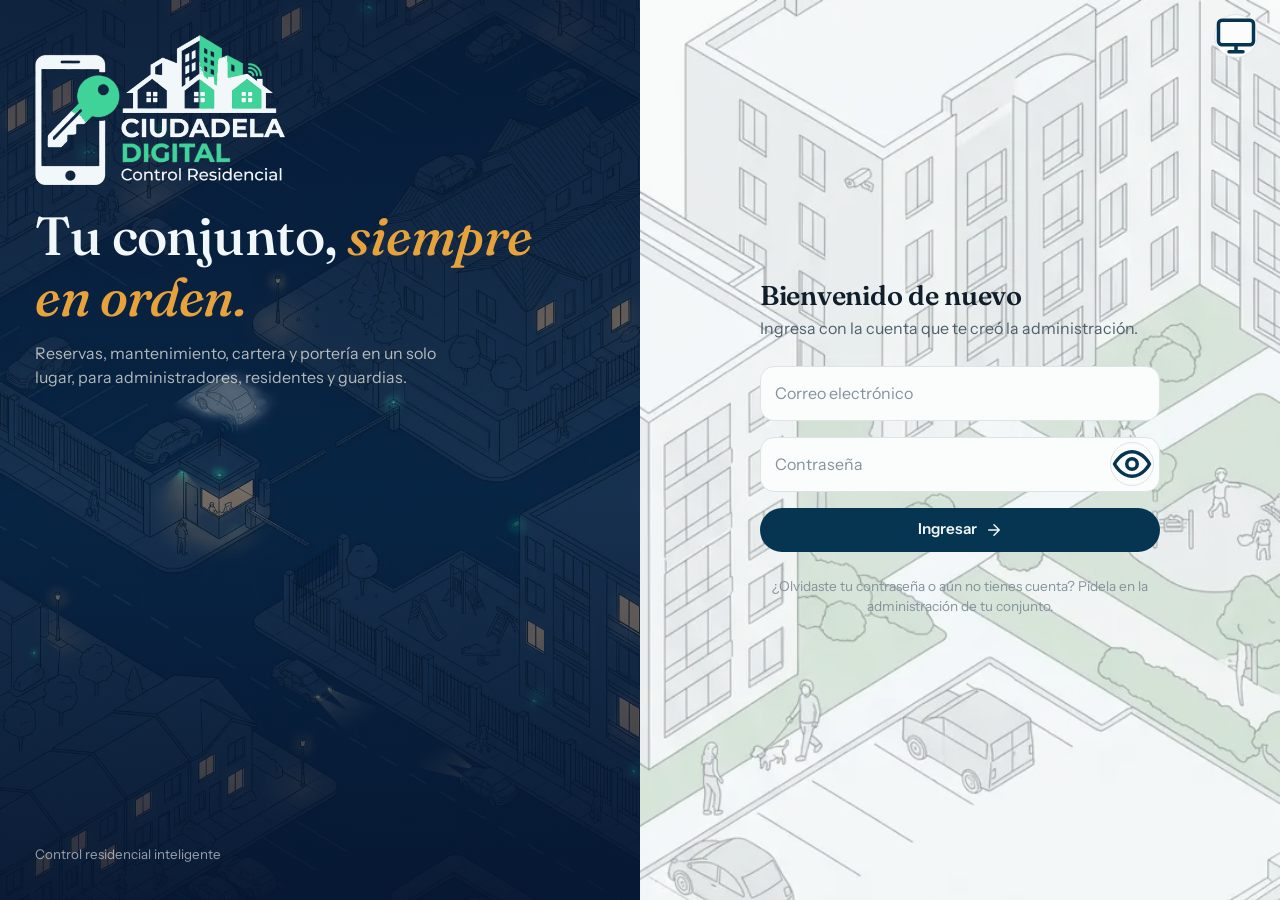
==== frontend/index.html @ 0c78236d "Mi primer commit limpio desde cero" ====
<!DOCTYPE html>
<html lang="es">
<head>
  <meta charset="UTF-8">
  <meta name="viewport" content="width=device-width, initial-scale=1, viewport-fit=cover">
  <title>Ciudadela Digital · Administración de propiedad horizontal</title>
  <meta name="description" content="Reservas, mantenimiento, cartera y portería de tu conjunto residencial en un solo lugar.">
  <meta name="theme-color" content="#07304A">
  <link rel="icon" type="image/png" href="img/favicon.png">
  <link rel="apple-touch-icon" href="img/apple-touch-180.png">
  <link rel="manifest" href="manifest.webmanifest">
  <meta name="mobile-web-app-capable" content="yes">
  <meta name="apple-mobile-web-app-capable" content="yes">
  <meta name="apple-mobile-web-app-title" content="Ciudadela">

  <link rel="preconnect" href="https://fonts.googleapis.com">
  <link rel="preconnect" href="https://fonts.gstatic.com" crossorigin>
  <link href="https://fonts.googleapis.com/css2?family=Fraunces:opsz,wght@9..144,400..700&family=Instrument+Sans:wght@400..700&family=DM+Mono:wght@400;500&display=swap" rel="stylesheet">

  <link rel="stylesheet" href="estilos.css">
  <!-- Se ejecuta antes de pintar para evitar el "parpadeo" blanco en modo oscuro -->
  <script src="js/tema.js"></script>
</head>
<body>
  <div class="ciudad" aria-hidden="true"></div>
  <div id="app" aria-live="polite"></div>
  <div id="toasts" role="status" aria-live="polite"></div>
  <dialog id="modal" class="modal"></dialog>

  <noscript><p style="padding:2rem;font-family:sans-serif">Ciudadela Digital necesita JavaScript para funcionar.</p></noscript>
  <script type="module" src="js/app.js"></script>
</body>
</html>
---- frontend/estilos.css ----
/* ==========================================================================
   Ciudadela Digital · estilos
   Mobile-first: lo base es para celular; los @media (min-width) amplían.
   Paleta: 3 colores (bosque, arcilla, latón) + neutros cálidos.
   ========================================================================== */

:root {
  --bosque: #053550;
  --bosque-2: #1F5F82;
  --bosque-100: #DCEAF2;
  --arcilla: #D2573A;
  --arcilla-ink: #B1432A;
  --arcilla-100: #F9E0D8;
  --laton: #E7A23C;
  --laton-100: #FBEBCB;

  --papel: #F2F5F6;
  --superficie: #FBFCFC;
  --tinta: #0F1E2A;
  --tinta-2: #4F5F6B;
  --tinta-3: #84929C;
  --linea: #DCE4E8;

  --f-display: "Fraunces", Georgia, "Times New Roman", serif;
  --f-ui: "Instrument Sans", system-ui, -apple-system, "Segoe UI", sans-serif;
  --f-mono: "DM Mono", ui-monospace, Menlo, Consolas, monospace;

  --r-sm: 8px;
  --r: 14px;
  --r-lg: 22px;
  --sombra: 0 1px 2px rgba(26, 33, 30, .05), 0 8px 24px -12px rgba(26, 33, 30, .14);
  --sombra-alta: 0 2px 4px rgba(26, 33, 30, .06), 0 18px 40px -16px rgba(26, 33, 30, .28);
  --ease: cubic-bezier(.2, .8, .2, 1);
  --nav-h: 64px;
  --safe-b: env(safe-area-inset-bottom, 0px);
  --safe-t: env(safe-area-inset-top, 0px);

  /* Variables semánticas: el modo oscuro solo cambia estas, los componentes no se tocan. */
  color-scheme: light;
  --crema: #F2F7FA;               /* texto sobre superficies verde oscuro (siempre claro) */
  --menu: #07304A;          /* fondo del menú, login y tarjeta de cuenta */
  --primario: var(--bosque);      /* botones principales */
  --sobre-primario: #F2F7FA;
  --sobre-arcilla: #FFFFFF;
  --laton-ink: #7A5214;
  --tinta-fija: #10202B;          /* texto sobre latón (placas, avatar) */
  --esq-a: #E4EBEE; --esq-b: #F1F5F7;
  --ciudad-op: .55;
  --verde: #10A677; --verde-ink: #0B7A57; --verde-100: #D6F1E6;
}

:root[data-tema="oscuro"] {
  color-scheme: dark;
  --bosque: #8EC7E6; --bosque-2: #5FA5CC; --bosque-100: #14305A;
  --arcilla: #F08A6C; --arcilla-ink: #F6A58E; --arcilla-100: #40241F;
  --laton: #F0B36B; --laton-100: #3A2C17; --laton-ink: #F3CB92;
  --papel: #081633; --superficie: #0F2146;
  --tinta: #E6EEF8; --tinta-2: #A5B6CC; --tinta-3: #7487A3; --linea: #1E3466;
  --menu: #06122B; --primario: #8EC7E6; --sobre-primario: #06122B; --sobre-arcilla: #2A100A;
  --esq-a: #12254C; --esq-b: #1B3263;
  --ciudad-op: .6;
  --sombra: 0 1px 2px rgba(0, 0, 0, .3), 0 8px 24px -12px rgba(0, 0, 0, .5);
  --sombra-alta: 0 2px 4px rgba(0, 0, 0, .35), 0 18px 40px -16px rgba(0, 0, 0, .7);
  --verde: #3FD39A; --verde-ink: #6FE3B5; --verde-100: #0E3A3A;
}

*, *::before, *::after { box-sizing: border-box; }
html { -webkit-text-size-adjust: 100%; scroll-padding-top: 80px; }
body {
  margin: 0;
  font-family: var(--f-ui);
  font-size: 1rem;
  line-height: 1.5;
  color: var(--tinta);
  background: var(--papel);
  transition: background-color .35s var(--ease), color .35s var(--ease);
  -webkit-font-smoothing: antialiased;
  overflow-x: hidden;
}
h1, h2, h3, p { margin: 0; }
h1, h2, h3 { font-family: var(--f-display); font-weight: 600; letter-spacing: -.01em; line-height: 1.15; }
button, input, select, textarea { font: inherit; color: inherit; }
button { cursor: pointer; }
img { max-width: 100%; display: block; }
a { color: inherit; }
:focus-visible { outline: 2px solid var(--laton); outline-offset: 2px; }
.sr-only { position: absolute; width: 1px; height: 1px; overflow: hidden; clip: rect(0 0 0 0); white-space: nowrap; }
.mono { font-family: var(--f-mono); }
.muted { color: var(--tinta-2); }
.small { font-size: .875rem; }

/* ---------- Fondo: ilustración isométrica (una por tema) ---------- */
.ciudad {
  position: fixed; inset: 0; z-index: 0; pointer-events: none; overflow: hidden;
  background: url("img/fondo-claro.webp") center top / cover no-repeat; opacity: var(--ciudad-op);
  transform-origin: 50% 30%; animation: deriva 70s ease-in-out infinite alternate;
  transition: opacity .35s;
}
:root[data-tema="oscuro"] .ciudad { background-image: url("img/fondo-oscuro.webp"); }
@keyframes deriva { from { transform: scale(1.02) translate3d(0, 0, 0); } to { transform: scale(1.09) translate3d(-1.2%, -1.5%, 0); } }
#app { position: relative; z-index: 1; }

/* ---------- Botones ---------- */
.btn {
  --bg: var(--primario); --fg: var(--sobre-primario);
  display: inline-flex; align-items: center; justify-content: center; gap: .5rem;
  min-height: 44px; padding: .6rem 1.1rem;
  border: 1px solid transparent; border-radius: 999px;
  background: var(--bg); color: var(--fg);
  font-weight: 600; font-size: .95rem; text-decoration: none; white-space: nowrap;
  transition: transform .2s var(--ease), box-shadow .2s var(--ease), background .2s;
  position: relative;
}
.btn:hover { transform: translateY(-1px); box-shadow: 0 8px 18px -8px rgba(20, 56, 47, .55); }
.btn:active { transform: translateY(0) scale(.97); box-shadow: none; }
.btn[disabled] { opacity: .5; pointer-events: none; }
.btn.arcilla { --bg: var(--arcilla); --fg: var(--sobre-arcilla); }
.btn.arcilla:hover { box-shadow: 0 8px 18px -8px rgba(198, 90, 58, .6); }
.btn.suave { --bg: transparent; --fg: var(--bosque); border-color: var(--linea); background: var(--superficie); }
.btn.suave:hover { border-color: var(--bosque); box-shadow: none; }
.btn.peligro { --bg: transparent; --fg: var(--arcilla-ink); border-color: var(--arcilla-100); }
.btn.peligro:hover { background: var(--arcilla-100); box-shadow: none; }
.btn.sm { min-height: 36px; padding: .35rem .85rem; font-size: .85rem; }
.btn.block { width: 100%; }
.btn.icono { width: 44px; padding: 0; }
.btn.loading { color: transparent; pointer-events: none; }
.btn.loading::after {
  content: ""; position: absolute; width: 18px; height: 18px; border-radius: 50%;
  border: 2px solid var(--fg); border-right-color: transparent; animation: giro .7s linear infinite;
}
@keyframes giro { to { transform: rotate(360deg); } }

/* ---------- Campos (etiqueta flotante) ---------- */
.field { position: relative; margin-bottom: 1rem; }
.field input, .field select, .field textarea {
  width: 100%; min-height: 52px; padding: 1.35rem .95rem .45rem;
  background: var(--superficie); border: 1.5px solid var(--linea); border-radius: var(--r);
  font-size: 1rem; /* 16px evita el zoom automático en iOS */
  transition: border-color .2s, box-shadow .2s;
  appearance: none;
}
.field textarea { min-height: 110px; resize: vertical; }
.field select { background-image: url("data:image/svg+xml,%3Csvg xmlns='http://www.w3.org/2000/svg' width='12' height='8' fill='none' stroke='%2356615B' stroke-width='2'%3E%3Cpath d='m1 1 5 5 5-5'/%3E%3C/svg%3E"); background-repeat: no-repeat; background-position: right 1rem center; padding-right: 2.4rem; }
.field label {
  position: absolute; left: .95rem; top: .95rem; color: var(--tinta-3); pointer-events: none;
  transform-origin: left top; transition: transform .2s var(--ease), color .2s;
}
.field input:focus, .field select:focus, .field textarea:focus { outline: none; border-color: var(--bosque); box-shadow: 0 0 0 4px rgba(20, 56, 47, .1); }
.field input:focus + label, .field input:not(:placeholder-shown) + label,
.field textarea:focus + label, .field textarea:not(:placeholder-shown) + label,
.field select + label { transform: translateY(-.62rem) scale(.78); color: var(--tinta-2); }
.field.error input, .field.error textarea { border-color: var(--arcilla); }
.field .ayuda { font-size: .8rem; color: var(--tinta-3); margin: .3rem .2rem 0; }
.field .ayuda.err { color: var(--arcilla-ink); }
.field .lado { position: absolute; right: .4rem; top: 50%; transform: translateY(-50%); }
.fila-campos { display: grid; gap: 0 1rem; }

/* ---------- Tarjetas, insignias, chips ---------- */
.card {
  background: var(--superficie); border: 1px solid var(--linea); border-radius: var(--r-lg);
  padding: 1.1rem; box-shadow: var(--sombra);
}
@supports (background: color-mix(in srgb, red 50%, transparent)) {
  .card, .kpi:not(.destacado) { background: color-mix(in srgb, var(--superficie) 90%, transparent); -webkit-backdrop-filter: blur(8px); backdrop-filter: blur(8px); }
}
.card-titulo { display: flex; align-items: center; justify-content: space-between; gap: .75rem; margin-bottom: 1rem; flex-wrap: wrap; }
.card-titulo h2 { font-size: 1.2rem; }
.badge {
  display: inline-flex; align-items: center; gap: .35rem; padding: .18rem .6rem; border-radius: 999px;
  font-size: .78rem; font-weight: 600; white-space: nowrap; background: var(--papel); color: var(--tinta-2);
}
.badge::before { content: ""; width: 6px; height: 6px; border-radius: 50%; background: currentColor; }
.badge.bosque { background: var(--verde-100); color: var(--verde-ink); }
.badge.laton { background: var(--laton-100); color: var(--laton-ink); }
.badge.arcilla { background: var(--arcilla-100); color: var(--arcilla-ink); }
.badge.borde { background: transparent; box-shadow: inset 0 0 0 1.5px var(--bosque-2); color: var(--bosque-2); }

.chips { display: flex; gap: .5rem; overflow-x: auto; padding-bottom: .25rem; scrollbar-width: none; -webkit-overflow-scrolling: touch; }
.chips::-webkit-scrollbar { display: none; }
.chip {
  flex: none; min-height: 38px; padding: .3rem .95rem; border-radius: 999px;
  border: 1px solid var(--linea); background: var(--superficie); color: var(--tinta-2); font-weight: 500; font-size: .9rem;
  transition: all .2s var(--ease);
}
.chip:hover { border-color: var(--bosque); }
.chip[aria-pressed="true"] { background: var(--primario); color: var(--sobre-primario); border-color: var(--primario); }
.chip .n { opacity: .6; margin-left: .35rem; font-variant-numeric: tabular-nums; }

/* ==========================================================================
   LOGIN
   ========================================================================== */
.login { min-height: 100svh; display: grid; grid-template-rows: auto 1fr; }
.login-marca {
  position: relative; overflow: hidden; background: var(--menu); color: var(--crema);
  padding: calc(1.25rem + var(--safe-t)) 1.4rem 1.6rem;
}
.login-marca .logo { color: var(--crema); }
.login-marca h1 { font-size: clamp(1.7rem, 7vw, 2.4rem); margin-top: 1.2rem; max-width: 15ch; font-weight: 500; }
.login-marca h1 em { font-style: italic; color: var(--laton); }
.login-marca p { margin-top: .8rem; color: rgba(245, 241, 232, .72); max-width: 38ch; display: none; }
.login-marca::before { content: ""; position: absolute; inset: 0; background: url("img/fondo-oscuro.webp") center / cover; opacity: .55; }
.login-marca::after { content: ""; position: absolute; inset: 0; background: linear-gradient(180deg, rgba(6, 18, 43, .55), rgba(6, 18, 43, .15) 55%, rgba(6, 18, 43, .75)); }
.login-marca > * { position: relative; z-index: 1; }
.login-form { display: grid; place-items: center; padding: 1.75rem 1.25rem calc(2rem + var(--safe-b)); }
.login-form form { width: 100%; max-width: 400px; }
.login-form h2 { font-size: 1.7rem; }
.login-form .sub { color: var(--tinta-2); margin: .35rem 0 1.6rem; }
.msg-error { background: var(--arcilla-100); color: var(--arcilla-ink); border-radius: var(--r); padding: .7rem .9rem; font-size: .9rem; margin-bottom: 1rem; }
.shake { animation: sacudir .4s var(--ease); }
@keyframes sacudir { 20%, 60% { transform: translateX(-6px); } 40%, 80% { transform: translateX(6px); } }
.nota-cierre { margin-top: 1.5rem; font-size: .85rem; color: var(--tinta-3); text-align: center; }

.logo { display: inline-flex; align-items: center; gap: .6rem; font-family: var(--f-display); font-weight: 600; font-size: 1.15rem; letter-spacing: -.01em; }
.logo svg { width: 32px; height: 32px; flex: none; }

/* ==========================================================================
   SHELL (barra lateral en escritorio / barra inferior en móvil)
   ========================================================================== */
.shell { min-height: 100svh; }
.sidebar {
  position: fixed; z-index: 30; left: 0; right: 0; bottom: 0;
  height: calc(var(--nav-h) + var(--safe-b)); padding-bottom: var(--safe-b);
  background: var(--menu); color: var(--crema);
  display: flex; box-shadow: 0 -8px 24px -12px rgba(0, 0, 0, .35);
}
.sidebar .logo { display: none; }
.nav { display: flex; flex: 1; overflow-x: auto; scrollbar-width: none; }
.nav::-webkit-scrollbar { display: none; }
.nav a {
  flex: 1 0 64px; display: flex; flex-direction: column; align-items: center; justify-content: center; gap: 2px;
  text-decoration: none; font-size: .68rem; font-weight: 500; color: rgba(245, 241, 232, .62);
  position: relative; transition: color .2s;
}
.nav a svg { width: 22px; height: 22px; transition: transform .25s var(--ease); }
.nav a:hover { color: var(--crema); }
.nav a[aria-current="page"] { color: var(--crema); }
.nav a[aria-current="page"] svg { transform: translateY(-2px); }
.nav a[aria-current="page"]::after { content: ""; position: absolute; top: 0; width: 28px; height: 3px; border-radius: 0 0 3px 3px; background: var(--laton); }

.main { padding: calc(.9rem + var(--safe-t)) 1rem calc(var(--nav-h) + var(--safe-b) + 1.5rem); max-width: 1240px; margin: 0 auto; }
.topbar { display: flex; align-items: center; justify-content: space-between; gap: .75rem; margin-bottom: 1.25rem; }
.topbar .logo { color: var(--bosque); font-size: 1.05rem; }
.topbar .logo svg { width: 28px; height: 28px; }
.usuario-chip { display: flex; align-items: center; gap: .6rem; min-width: 0; }
.avatar {
  flex: none; width: 38px; height: 38px; border-radius: 50%; display: grid; place-items: center;
  background: var(--laton); color: var(--tinta-fija); font-weight: 700; font-size: .85rem; letter-spacing: .02em;
}
.usuario-chip .datos { display: none; line-height: 1.2; min-width: 0; }
.usuario-chip .datos b { display: block; font-size: .9rem; overflow: hidden; text-overflow: ellipsis; white-space: nowrap; }
.usuario-chip .datos span { font-size: .78rem; color: var(--tinta-2); }

.pagina-cab { margin-bottom: 1.25rem; }
.pagina-cab .saludo { font-size: .85rem; color: var(--tinta-2); text-transform: capitalize; }
.pagina-cab h1 { font-size: clamp(1.7rem, 6vw, 2.5rem); font-weight: 500; }
.pagina-cab h1 em { font-style: italic; color: var(--bosque-2); }
.pagina-cab p { color: var(--tinta-2); margin-top: .35rem; max-width: 60ch; }
.vista { animation: entrar .45s var(--ease) both; }
@keyframes entrar { from { opacity: 0; transform: translateY(10px); } to { opacity: 1; transform: none; } }
.escalona > * { animation: entrar .5s var(--ease) both; }
.escalona > *:nth-child(2) { animation-delay: .05s; }
.escalona > *:nth-child(3) { animation-delay: .1s; }
.escalona > *:nth-child(4) { animation-delay: .15s; }
.escalona > *:nth-child(5) { animation-delay: .2s; }
.escalona > *:nth-child(6) { animation-delay: .25s; }

/* ---------- Rejillas ---------- */
.grid { display: grid; gap: 1rem; }
.grid.dos, .grid.lados { grid-template-columns: 1fr; }
.kpis { display: grid; grid-template-columns: repeat(2, 1fr); gap: .75rem; margin-bottom: 1rem; }
.kpi { background: var(--superficie); border: 1px solid var(--linea); border-radius: var(--r); padding: .95rem 1rem; transition: transform .25s var(--ease), box-shadow .25s; }
.kpi:hover { transform: translateY(-3px); box-shadow: var(--sombra-alta); }
.kpi .et { font-size: .8rem; color: var(--tinta-2); }
.kpi .val { font-family: var(--f-display); font-size: 2rem; font-weight: 500; line-height: 1.1; margin-top: .25rem; font-variant-numeric: tabular-nums; }
.kpi.alerta .val { color: var(--arcilla-ink); }
.kpi.destacado { background: var(--menu); color: var(--crema); border-color: var(--menu); }
.kpi.destacado .et { color: rgba(245, 241, 232, .7); }

/* ---------- Listas ---------- */
.lista { display: grid; gap: .6rem; }
.item {
  display: grid; grid-template-columns: auto 1fr; gap: .4rem .9rem; align-items: center;
  padding: .8rem; border: 1px solid var(--linea); border-radius: var(--r); background: var(--superficie);
  transition: border-color .2s, transform .2s var(--ease);
}
.item:hover { border-color: var(--bosque-2); }
.item .fecha { width: 54px; text-align: center; padding: .35rem 0; border-radius: 12px; background: var(--bosque-100); color: var(--bosque); line-height: 1; }
.item .fecha b { display: block; font-family: var(--f-display); font-size: 1.5rem; font-weight: 600; }
.item .fecha span { font-size: .7rem; text-transform: uppercase; letter-spacing: .06em; font-weight: 600; }
.item.pasada { opacity: .6; }
.item .cuerpo { min-width: 0; }
.item .cuerpo b { display: block; overflow-wrap: anywhere; }
.item .cuerpo span { color: var(--tinta-2); font-size: .88rem; }
.item .acciones { grid-column: 1 / -1; display: flex; flex-wrap: wrap; gap: .5rem; align-items: center; }
.vacio { text-align: center; padding: 2.2rem 1rem; color: var(--tinta-2); }
.vacio svg { width: 44px; height: 44px; color: var(--tinta-3); margin-bottom: .5rem; }
.vacio b { display: block; font-family: var(--f-display); font-size: 1.15rem; color: var(--tinta); font-weight: 500; }

/* ---------- Esqueleto de carga ---------- */
.esq { border-radius: var(--r); background: linear-gradient(100deg, var(--esq-a) 30%, var(--esq-b) 50%, var(--esq-a) 70%); background-size: 300% 100%; animation: brillo 1.3s linear infinite; }
@keyframes brillo { to { background-position: -150% 0; } }

/* ---------- Tablas (en móvil se vuelven tarjetas) ---------- */
.tabla-wrap { margin: 0 -.1rem; }
.tabla { width: 100%; border-collapse: collapse; }
.tabla thead { display: none; }
.tabla tr { display: grid; grid-template-columns: 1fr 1fr; gap: .5rem .75rem; padding: .9rem .2rem; border-bottom: 1px solid var(--linea); }
.tabla td { min-width: 0; font-size: .92rem; }
.tabla td[data-et]::before { content: attr(data-et); display: block; font-size: .72rem; color: var(--tinta-3); text-transform: uppercase; letter-spacing: .05em; font-weight: 600; }
.tabla td.ancho { grid-column: 1 / -1; }
.persona { display: flex; align-items: center; gap: .65rem; min-width: 0; }
.persona b { display: block; overflow-wrap: anywhere; }
.persona span { font-size: .82rem; color: var(--tinta-2); overflow-wrap: anywhere; }
.buscador { position: relative; flex: 1; min-width: 0; }
.buscador input { width: 100%; min-height: 44px; padding: .5rem 1rem .5rem 2.5rem; border-radius: 999px; border: 1.5px solid var(--linea); background: var(--superficie); font-size: 1rem; }
.buscador input:focus { outline: none; border-color: var(--bosque); }
.buscador svg { position: absolute; left: .85rem; top: 50%; width: 18px; height: 18px; transform: translateY(-50%); color: var(--tinta-3); }
.barra { display: flex; flex-direction: column; gap: .75rem; margin-bottom: 1rem; }

/* ---------- Interruptor ---------- */
.switch { position: relative; width: 46px; height: 28px; flex: none; }
.switch input { position: absolute; inset: 0; opacity: 0; margin: 0; cursor: pointer; z-index: 1; }
.switch i { position: absolute; inset: 0; border-radius: 999px; background: var(--linea); transition: background .25s; }
.switch i::after { content: ""; position: absolute; top: 3px; left: 3px; width: 22px; height: 22px; border-radius: 50%; background: #fff; box-shadow: 0 1px 3px rgba(0, 0, 0, .25); transition: transform .3s var(--ease); }
.switch input:checked + i { background: var(--verde); }
.switch input:checked + i::after { transform: translateX(18px); }
.switch input:disabled { cursor: not-allowed; }
.switch input:disabled + i { opacity: .5; }

/* ---------- Reservas: zonas ---------- */
.zonas { display: grid; grid-template-columns: repeat(2, 1fr); gap: .6rem; margin-bottom: 1rem; }
.zona { position: relative; text-align: left; padding: .8rem; border-radius: var(--r); border: 1.5px solid var(--linea); background: var(--superficie); transition: all .25s var(--ease); }
.zona b { display: block; font-family: var(--f-display); font-size: 1.02rem; font-weight: 600; }
.zona span { font-size: .78rem; color: var(--tinta-2); }
.zona:hover { border-color: var(--bosque-2); transform: translateY(-2px); }
.zona[aria-checked="true"] { border-color: var(--bosque); background: var(--bosque-100); box-shadow: inset 0 0 0 1px var(--bosque); }
.zona[aria-checked="true"]::after { content: ""; position: absolute; top: .6rem; right: .6rem; width: 10px; height: 10px; border-radius: 50%; background: var(--laton); box-shadow: 0 0 0 3px var(--bosque); animation: pop .3s var(--ease); }
@keyframes pop { from { transform: scale(0); } }
.aviso { display: flex; gap: .7rem; padding: .85rem 1rem; border-radius: var(--r); font-size: .9rem; margin-bottom: 1rem; align-items: flex-start; }
.aviso svg { flex: none; width: 20px; height: 20px; margin-top: 1px; }
.aviso.mora { background: var(--arcilla-100); color: var(--arcilla-ink); }
.aviso.ok { background: var(--verde-100); color: var(--verde-ink); }
.aviso a { font-weight: 600; }

/* ---------- Mantenimiento ---------- */
.drop { display: grid; place-items: center; gap: .3rem; text-align: center; padding: 1.2rem; border: 1.5px dashed var(--tinta-3); border-radius: var(--r); background: var(--papel); color: var(--tinta-2); transition: all .2s; cursor: pointer; margin-bottom: 1rem; min-height: 120px; }
.drop:hover, .drop.sobre { border-color: var(--bosque); background: var(--bosque-100); color: var(--bosque); }
.drop svg { width: 26px; height: 26px; }
.drop img { max-height: 160px; border-radius: 10px; object-fit: cover; }
.danios { display: grid; gap: 1rem; grid-template-columns: 1fr; }
.danio { overflow: hidden; padding: 0; display: flex; flex-direction: column; transition: transform .25s var(--ease), box-shadow .25s; }
.danio:hover { transform: translateY(-3px); box-shadow: var(--sombra-alta); }
.danio .foto { aspect-ratio: 16 / 9; background: var(--bosque-100); display: grid; place-items: center; color: var(--bosque-2); border: 0; padding: 0; width: 100%; overflow: hidden; }
.danio .foto img { width: 100%; height: 100%; object-fit: cover; transition: transform .5s var(--ease); }
.danio .foto:hover img { transform: scale(1.04); }
.danio .foto svg { width: 30px; height: 30px; opacity: .6; }
.danio .info { padding: 1rem; display: grid; gap: .6rem; }
.danio h3 { font-size: 1.1rem; overflow-wrap: anywhere; }
.danio p { color: var(--tinta-2); font-size: .92rem; overflow-wrap: anywhere; display: -webkit-box; -webkit-line-clamp: 3; -webkit-box-orient: vertical; overflow: hidden; }
.pasos { display: grid; grid-template-columns: repeat(4, 1fr); gap: .25rem; margin-top: .2rem; }
.paso { background: none; border: 0; padding: .35rem 0; display: grid; justify-items: center; gap: .3rem; font-size: .68rem; color: var(--tinta-3); position: relative; line-height: 1.15; text-align: center; min-height: 44px; }
.paso::before { content: ""; position: absolute; top: 14px; left: -50%; width: 100%; height: 3px; background: var(--linea); z-index: 0; }
.paso:first-child::before { display: none; }
.paso i { position: relative; z-index: 1; width: 16px; height: 16px; border-radius: 50%; background: var(--linea); margin-top: 6px; transition: all .3s var(--ease); }
.paso.hecho { color: var(--verde-ink); }
.paso.hecho::before { background: var(--verde); }
.paso.hecho i { background: var(--verde); }
.paso.actual i { background: var(--laton); box-shadow: 0 0 0 4px var(--laton-100); transform: scale(1.15); }
.paso:disabled { cursor: default; }
button.paso:not(:disabled):hover i { transform: scale(1.3); }

/* ---------- Cartera ---------- */
.cuenta { background: var(--menu); color: var(--crema); border-radius: var(--r-lg); padding: 1.4rem 1.2rem; position: relative; overflow: hidden; }
.cuenta::after { content: ""; position: absolute; right: -60px; top: -60px; width: 200px; height: 200px; border-radius: 50%; border: 1.5px solid rgba(245, 241, 232, .14); box-shadow: 0 0 0 28px rgba(245, 241, 232, .04), 0 0 0 58px rgba(245, 241, 232, .03); pointer-events: none; }
.cuenta .et { font-size: .85rem; color: rgba(245, 241, 232, .7); }
.cuenta .monto { font-family: var(--f-display); font-size: clamp(2.3rem, 11vw, 3.4rem); font-weight: 500; line-height: 1.1; margin: .2rem 0 .8rem; font-variant-numeric: tabular-nums; overflow-wrap: anywhere; }
.cuenta .datos { display: flex; flex-wrap: wrap; gap: .5rem 1.5rem; font-size: .9rem; color: rgba(245, 241, 232, .8); }
.cuenta .badge { background: rgba(245, 241, 232, .14); color: var(--crema); }
.cuenta .badge.laton { background: var(--laton); color: var(--tinta-fija); }
.rapidos { display: flex; flex-wrap: wrap; gap: .5rem; margin: -.4rem 0 1rem; }
.pasarela { text-align: center; padding: 1rem 0 .5rem; }
.spinner { width: 54px; height: 54px; margin: 0 auto 1rem; border-radius: 50%; border: 3px solid var(--bosque-100); border-top-color: var(--bosque); animation: giro .8s linear infinite; }
.visto { width: 64px; height: 64px; margin: 0 auto 1rem; }
.visto circle { fill: var(--primario); transform-origin: center; animation: pop .4s var(--ease); }
.visto path { fill: none; stroke: var(--sobre-primario); stroke-width: 4; stroke-linecap: round; stroke-linejoin: round; stroke-dasharray: 40; stroke-dashoffset: 40; animation: trazo .5s .25s var(--ease) forwards; }
@keyframes trazo { to { stroke-dashoffset: 0; } }

/* ---------- Portería ---------- */
.placa { display: inline-flex; flex-direction: column; align-items: center; min-width: 118px; padding: .25rem .85rem .3rem; background: var(--laton); color: var(--tinta-fija); border-radius: 9px; border: 2px solid var(--tinta-fija); box-shadow: inset 0 0 0 2px rgba(255, 255, 255, .25); line-height: 1; animation: pop .35s var(--ease); }
.placa b { font-family: var(--f-mono); font-weight: 500; font-size: 1.55rem; letter-spacing: .1em; }
.placa small { font-size: .55rem; letter-spacing: .22em; font-weight: 700; margin-top: 2px; }
.placa.vacia { opacity: .45; }
.placa-vista { display: flex; justify-content: center; margin: .2rem 0 1.1rem; }
.vehiculo { display: grid; grid-template-columns: auto 1fr; gap: .6rem .9rem; align-items: center; padding: .8rem; border: 1px solid var(--linea); border-radius: var(--r); background: var(--superficie); }
.vehiculo .acciones { grid-column: 1 / -1; }
.vehiculo .placa { min-width: 104px; }
.vehiculo .placa b { font-size: 1.3rem; }

/* ---------- Toasts y modal ---------- */
#toasts { position: fixed; z-index: 100; left: 0; right: 0; bottom: calc(var(--nav-h) + var(--safe-b) + .75rem); display: grid; justify-items: center; gap: .5rem; padding: 0 1rem; pointer-events: none; }
.toast { pointer-events: auto; display: flex; align-items: center; gap: .6rem; max-width: min(440px, 100%); padding: .75rem 1rem; border-radius: 14px; background: var(--tinta); color: var(--papel); box-shadow: var(--sombra-alta); font-size: .92rem; animation: entrar .35s var(--ease) both; }
.toast svg { flex: none; width: 18px; height: 18px; color: var(--laton); }
.toast.error svg { color: #F0A28D; }
.toast.sale { opacity: 0; transform: translateY(8px); transition: all .3s; }
.modal { border: 0; padding: 0; background: var(--superficie); color: var(--tinta); width: 100%; max-width: 100%; max-height: 92svh; margin: auto 0 0; border-radius: var(--r-lg) var(--r-lg) 0 0; box-shadow: var(--sombra-alta); overflow: auto; }
.modal[open] { animation: subir .35s var(--ease); }
.modal::backdrop { background: rgba(20, 30, 26, .55); backdrop-filter: blur(3px); animation: velo .25s both; }
@keyframes subir { from { transform: translateY(40px); opacity: 0; } }
@keyframes velo { from { opacity: 0; } }
.modal-int { padding: 1.25rem 1.25rem calc(1.25rem + var(--safe-b)); }
.modal-cab { display: flex; justify-content: space-between; align-items: center; gap: 1rem; margin-bottom: 1rem; }
.modal-cab h2 { font-size: 1.3rem; }
.modal-pie { display: flex; flex-direction: column-reverse; gap: .6rem; margin-top: 1.25rem; }
.visor { max-width: 100%; border-radius: var(--r); }

/* ---------- Pantalla de error / carga ---------- */
.centro { min-height: 60svh; display: grid; place-items: center; text-align: center; color: var(--tinta-2); padding: 2rem; }
.arranque { min-height: 100svh; display: grid; place-items: center; }

/* ==========================================================================
   BREAKPOINTS (mobile-first)
   ========================================================================== */
@media (min-width: 480px) {
  .zonas { grid-template-columns: repeat(3, 1fr); }
  .usuario-chip .datos { display: block; }
  .fila-campos { grid-template-columns: 1fr 1fr; }
}

@media (min-width: 640px) {
  .main { padding-left: 1.5rem; padding-right: 1.5rem; }
  .kpis { grid-template-columns: repeat(3, 1fr); }
  .danios { grid-template-columns: repeat(2, 1fr); }
  .barra { flex-direction: row; align-items: center; justify-content: space-between; }
  .barra .buscador { max-width: 340px; }
  .modal { max-width: 520px; margin: auto; border-radius: var(--r-lg); }
  .modal-pie { flex-direction: row; justify-content: flex-end; }
  .item { grid-template-columns: auto 1fr auto; }
  .item .acciones { grid-column: auto; justify-content: flex-end; }
  .vehiculo { grid-template-columns: auto 1fr auto; }
  .vehiculo .acciones { grid-column: auto; }
  #toasts { bottom: calc(var(--nav-h) + var(--safe-b) + .75rem); }
}

/* Tablet vertical y horizontal: la tabla vuelve a ser tabla */
@media (min-width: 768px) {
  .login { grid-template-rows: none; grid-template-columns: 1fr 1fr; }
  .login-marca { display: flex; flex-direction: column; justify-content: space-between; padding: 2.2rem; min-height: 100svh; }
  .login-marca p { display: block; }
  .login-marca h1 { font-size: clamp(2.2rem, 4.2vw, 3.4rem); }
  .grid.dos { grid-template-columns: repeat(2, 1fr); }
  .tabla thead { display: table-header-group; }
  .tabla th { text-align: left; font-size: .75rem; text-transform: uppercase; letter-spacing: .06em; color: var(--tinta-3); padding: .6rem .75rem; border-bottom: 1px solid var(--linea); }
  .tabla tr { display: table-row; padding: 0; }
  .tabla td { display: table-cell; padding: .8rem .75rem; vertical-align: middle; border-bottom: 1px solid var(--linea); }
  .tabla td[data-et]::before { display: none; }
  .tabla tbody tr:hover { background: rgba(20, 56, 47, .03); }
  .tabla td.der, .tabla th.der { text-align: right; }
}

/* Escritorio: barra lateral */
@media (min-width: 1024px) {
  .shell { display: grid; grid-template-columns: 252px 1fr; }
  .sidebar { position: sticky; top: 0; height: 100svh; width: auto; flex-direction: column; padding: 1.5rem 1rem; box-shadow: none; }
  .sidebar .logo { display: inline-flex; color: var(--crema); margin: 0 .5rem 2rem; font-size: 1.2rem; }
  .nav { flex-direction: column; flex: 1; gap: .25rem; overflow: visible; }
  .nav a { flex: none; flex-direction: row; justify-content: flex-start; gap: .8rem; padding: .7rem .9rem; border-radius: 12px; font-size: .95rem; min-height: 46px; }
  .nav a svg { width: 20px; height: 20px; }
  .nav a:hover { background: rgba(245, 241, 232, .07); }
  .nav a:hover svg { transform: translateX(2px); }
  .nav a[aria-current="page"] { background: rgba(245, 241, 232, .12); }
  .nav a[aria-current="page"] svg { transform: none; color: var(--laton); }
  .nav a[aria-current="page"]::after { top: 12px; bottom: 12px; left: -1rem; width: 4px; height: auto; border-radius: 0 4px 4px 0; }
  .topbar .logo { display: none; }
  .topbar { justify-content: flex-end; }
  .main { padding: 1.75rem 2.25rem 3rem; }
  .kpis { grid-template-columns: repeat(auto-fit, minmax(170px, 1fr)); }
  .grid.lados { grid-template-columns: minmax(300px, 380px) 1fr; align-items: start; }
  .grid.lados .sticky { position: sticky; top: 1.5rem; }
  .danios { grid-template-columns: repeat(3, 1fr); }
  #toasts { bottom: 1.5rem; }
}

@media (min-width: 1440px) {
  .main { padding-left: 3rem; padding-right: 3rem; }
}

/* Celulares muy pequeños y modo horizontal bajo */
@media (max-width: 359px) {
  .kpis { grid-template-columns: 1fr; }
  .zonas { grid-template-columns: 1fr; }
  .nav a { flex-basis: 56px; font-size: .62rem; }
}
@media (max-height: 480px) and (orientation: landscape) {
  .login-marca { display: none; }
  .login { grid-template-columns: 1fr; }
}

/* Dispositivos táctiles: sin efectos hover pegajosos */
@media (hover: none) {
  .kpi:hover, .danio:hover, .zona:hover, .btn:hover { transform: none; box-shadow: inherit; }
}

/* Accesibilidad: respeta "reducir movimiento" */
@media (prefers-reduced-motion: reduce) {
  *, *::before, *::after { animation-duration: .01ms !important; animation-iteration-count: 1 !important; transition-duration: .01ms !important; }
}


/* ==========================================================================
   NUEVO: tema, pestañas, historial, cartelera
   ========================================================================== */
.topbar-acciones { display: flex; align-items: center; gap: .6rem; margin-left: auto; }
.btn-tema { position: relative; }
.btn-tema svg { transition: transform .5s var(--ease); }
.btn-tema:active svg { transform: rotate(90deg) scale(.85); }
.login-tema { position: absolute; top: calc(.9rem + var(--safe-t)); right: .9rem; z-index: 2; }
.login-form { position: relative; }

.tabs { display: inline-flex; padding: 4px; gap: 2px; border-radius: 999px; background: var(--linea); margin-bottom: 1.25rem; max-width: 100%; }
.tab { min-height: 40px; padding: .35rem 1.1rem; border: 0; border-radius: 999px; background: transparent; color: var(--tinta-2); font-weight: 600; font-size: .92rem; transition: all .25s var(--ease); }
.tab[aria-selected="true"] { background: var(--superficie); color: var(--tinta); box-shadow: var(--sombra); }

.filtros { display: grid; gap: .6rem; grid-template-columns: 1fr; margin-bottom: 1rem; }
.filtros .field { margin: 0; }
.filtros .field input { min-height: 48px; padding: 1.2rem .8rem .35rem; }
.filtros-fila { display: flex; flex-wrap: wrap; gap: .6rem; align-items: center; justify-content: space-between; margin-bottom: 1rem; }
.placa-mini { display: inline-block; padding: .08rem .5rem; border-radius: 6px; background: var(--laton); color: var(--tinta-fija); border: 1.5px solid var(--tinta-fija); font-family: var(--f-mono); font-weight: 500; letter-spacing: .08em; font-size: .95rem; }
.registro-por { font-size: .78rem; color: var(--tinta-3); display: block; }
.paginacion { display: flex; align-items: center; justify-content: space-between; gap: .75rem; margin-top: 1rem; flex-wrap: wrap; }
.paginacion .btn-grupo { display: flex; gap: .5rem; }

/* Cartelera */
.cartelera { display: grid; gap: 1rem; grid-template-columns: 1fr; }
.anuncio { --acento: var(--tinta-3); display: flex; flex-direction: column; gap: .7rem; position: relative; border-left: 4px solid var(--acento); }
.anuncio.t-Urgente { --acento: var(--arcilla); }
.anuncio.t-Reunion { --acento: var(--verde); }
.anuncio.t-Evento { --acento: var(--laton); }
.anuncio.t-Mantenimiento { --acento: var(--tinta-2); }
.anuncio.finalizado { opacity: .62; }
.anuncio h3 { font-size: 1.3rem; overflow-wrap: anywhere; }
.anuncio .texto { white-space: pre-wrap; overflow-wrap: anywhere; color: var(--tinta-2); }
.anuncio .cab { display: flex; align-items: center; justify-content: space-between; gap: .5rem; flex-wrap: wrap; }
.anuncio .meta { display: grid; gap: .3rem; font-size: .9rem; }
.anuncio .meta span { display: flex; align-items: center; gap: .5rem; }
.anuncio .meta svg { width: 16px; height: 16px; color: var(--acento); flex: none; }
.anuncio .pie { display: flex; align-items: center; gap: .6rem; flex-wrap: wrap; margin-top: auto; padding-top: .7rem; border-top: 1px dashed var(--linea); }
.anuncio .pie .autor { font-size: .8rem; color: var(--tinta-3); margin-right: auto; }
.btn.asistire[aria-pressed="true"] { --bg: var(--verde-100); --fg: var(--verde-ink); border-color: var(--verde); }
.pin { color: var(--laton); display: inline-flex; }
.pin svg { width: 18px; height: 18px; fill: currentColor; }
.anuncio-mini { display: grid; grid-template-columns: auto 1fr; gap: .75rem; align-items: center; padding: .7rem .8rem; border: 1px solid var(--linea); border-left: 4px solid var(--tinta-3); border-radius: var(--r); background: var(--superficie); text-decoration: none; transition: border-color .2s, transform .2s var(--ease); }
.anuncio-mini:hover { transform: translateX(3px); }
.anuncio-mini.t-Urgente { border-left-color: var(--arcilla); }
.anuncio-mini.t-Reunion { border-left-color: var(--verde); }
.anuncio-mini.t-Evento { border-left-color: var(--laton); }
.anuncio-mini b { display: block; overflow-wrap: anywhere; }
.anuncio-mini span { font-size: .85rem; color: var(--tinta-2); }
.lista-asistentes { list-style: none; margin: 0; padding: 0; display: grid; gap: .5rem; max-height: 50svh; overflow: auto; }
.lista-asistentes li { display: flex; align-items: center; gap: .7rem; }
.switch-fila { display: flex; align-items: center; gap: .75rem; margin: .25rem 0 1rem; font-size: .95rem; }

@media (min-width: 640px) {
  .filtros { grid-template-columns: repeat(2, 1fr); }
}
@media (min-width: 768px) {
  .cartelera { grid-template-columns: repeat(2, 1fr); }
}
@media (min-width: 1024px) {
  .filtros { grid-template-columns: 1.1fr 1.1fr 1fr 1fr; }
  .login-tema { right: 1.4rem; }
  .topbar-acciones { margin-left: 0; }
}
@media (min-width: 1280px) {
  .cartelera { grid-template-columns: repeat(3, 1fr); }
}


/* ==========================================================================
   NUEVO: logo, configuración, animaciones sutiles y preferencias
   ========================================================================== */
.logo-img { display: block; height: 34px; width: auto; flex: none; }
.logo .logo-texto { line-height: 1; }
.logo-completo { display: block; width: min(250px, 62%); height: auto; margin-bottom: .2rem; }
[data-tema="oscuro"] .logo-img.claro, .logo-img.crema { display: none; }
[data-tema="oscuro"] .logo-img.crema { display: block; }
.logo-img.crema.fija { display: block; }

.avatar-enlace { text-decoration: none; transition: transform .25s var(--ease), box-shadow .25s; }
.avatar-enlace:hover { transform: scale(1.08); box-shadow: 0 0 0 3px var(--laton-100); }

.ajustes { display: grid; gap: 1rem; grid-template-columns: 1fr; max-width: 760px; }
.perfil { display: flex; align-items: center; gap: 1rem; flex-wrap: wrap; }
.perfil .avatar { width: 64px; height: 64px; font-size: 1.4rem; }
.perfil h2 { font-size: 1.4rem; overflow-wrap: anywhere; }
.datos-perfil { display: grid; gap: .6rem 1.5rem; grid-template-columns: 1fr; margin-top: 1rem; }
.datos-perfil dt { font-size: .75rem; text-transform: uppercase; letter-spacing: .06em; color: var(--tinta-3); font-weight: 600; }
.datos-perfil dd { margin: 0; overflow-wrap: anywhere; }
.opcion { display: flex; align-items: center; justify-content: space-between; gap: 1rem; padding: .9rem 0; border-bottom: 1px solid var(--linea); }
.opcion:last-child { border-bottom: 0; padding-bottom: 0; }
.opcion .t b { display: block; }
.opcion .t span { font-size: .85rem; color: var(--tinta-2); }
.segmentado { display: inline-flex; padding: 3px; border-radius: 999px; background: var(--linea); flex: none; }
.segmentado button { min-height: 36px; padding: .25rem .8rem; border: 0; border-radius: 999px; background: transparent; color: var(--tinta-2); font-weight: 600; font-size: .85rem; display: inline-flex; align-items: center; gap: .35rem; transition: all .25s var(--ease); }
.segmentado button[aria-pressed="true"] { background: var(--superficie); color: var(--tinta); box-shadow: var(--sombra); }
.segmentado svg { width: 16px; height: 16px; }

/* Animaciones sutiles */
.lista > *, .cartelera > *, .danios > * { animation: entrar .45s var(--ease) both; }
.lista > *:nth-child(2), .cartelera > *:nth-child(2), .danios > *:nth-child(2) { animation-delay: .05s; }
.lista > *:nth-child(3), .cartelera > *:nth-child(3), .danios > *:nth-child(3) { animation-delay: .1s; }
.lista > *:nth-child(4), .cartelera > *:nth-child(4), .danios > *:nth-child(4) { animation-delay: .15s; }
.lista > *:nth-child(n+5), .cartelera > *:nth-child(n+5), .danios > *:nth-child(n+5) { animation-delay: .2s; }
.card, .item, .vehiculo { transition: border-color .25s, box-shadow .25s, transform .25s var(--ease), background-color .35s; }
.card:hover { box-shadow: var(--sombra-alta); }
.logo { transition: transform .3s var(--ease); }
.logo:hover { transform: translateX(2px); }
.badge.bosque::before { animation: latido 2.4s ease-in-out infinite; }
@keyframes latido { 50% { transform: scale(1.5); opacity: .55; } }
.nav a:hover svg { transform: translateY(-2px) scale(1.06); }
.toast { animation: resorte .45s cubic-bezier(.3, 1.4, .5, 1) both; }
@keyframes resorte { from { opacity: 0; transform: translateY(14px) scale(.96); } }

/* Preferencias del usuario (Configuración) */
html[data-fondo="off"] .ciudad { display: none; }
html[data-anim="off"] *, html[data-anim="off"] *::before, html[data-anim="off"] *::after { animation: none !important; transition: none !important; }
html[data-texto="grande"] { font-size: 112.5%; }
html[data-texto="enorme"] { font-size: 125%; }
@media (min-width: 640px) { .datos-perfil { grid-template-columns: 1fr 1fr; } }

/* ==========================================================================
   Fase 2 · Códigos QR y Comercio
   ========================================================================== */
.acciones-fila { display: flex; flex-wrap: wrap; gap: .5rem; align-items: center; margin-top: .8rem; }
.pasos { margin: 0 0 .5rem; padding-left: 1.2rem; color: var(--tinta-2); display: grid; gap: .45rem; }
.etiqueta-seccion { font-size: .8rem; font-weight: 600; letter-spacing: .04em; text-transform: uppercase; color: var(--tinta-2); margin: 1.2rem 0 .5rem; }

/* El QR siempre va en negro sobre blanco (incluso en modo oscuro): así cualquier cámara lo lee. */
.qr-caja { position: relative; width: min(240px, 100%); aspect-ratio: 1; margin: 0 auto; padding: 10px; border-radius: var(--r); background: #fff; display: grid; place-items: center; box-shadow: 0 1px 0 rgba(0, 0, 0, .06); }
.qr-img { width: 100%; height: 100%; image-rendering: pixelated; opacity: 0; transition: opacity .3s var(--ease); }
.qr-caja.lista-qr .qr-img { opacity: 1; }
.qr-caja.lista-qr .spinner { display: none; }
.qr-caja .spinner { position: absolute; }

.carnet { background: var(--menu); color: var(--crema); border-radius: var(--r-lg); padding: 1.25rem; display: grid; gap: 1.1rem; box-shadow: var(--sombra-alta); position: relative; overflow: hidden; }
.carnet::after { content: ""; position: absolute; inset: auto -40px -60px auto; width: 180px; height: 180px; border-radius: 50%; background: radial-gradient(circle, rgba(231, 162, 60, .28), transparent 70%); pointer-events: none; }
.carnet-cab { display: flex; justify-content: center; }
.carnet-cab .logo-completo { width: min(210px, 70%); margin: 0; }
.carnet-datos { display: grid; gap: .15rem; text-align: center; }
.carnet-datos b { font-family: var(--f-display); font-size: 1.35rem; font-weight: 500; }
.carnet-datos span { color: rgba(242, 247, 250, .75); font-size: .92rem; }

.pase .acciones { display: flex; flex-wrap: wrap; gap: .5rem; align-items: center; }
.pase.apagado { opacity: .62; }
.pase-modal { display: grid; gap: 1rem; justify-items: center; }
.pase-datos { display: grid; gap: .4rem; justify-items: center; text-align: center; }
.pase-modal .acciones-fila { justify-content: center; }

/* ---- Escáner ---- */
.visor { position: relative; border-radius: var(--r); overflow: hidden; background: #000; aspect-ratio: 4 / 3; margin-bottom: .8rem; }
.visor[hidden] { display: none; }
.visor-video { width: 100%; height: 100%; object-fit: cover; display: block; }
.marco { position: absolute; inset: 14%; pointer-events: none; }
.marco i { position: absolute; width: 28px; height: 28px; border: 3px solid var(--laton); }
.marco i:nth-child(1) { top: 0; left: 0; border-right: 0; border-bottom: 0; border-top-left-radius: 8px; }
.marco i:nth-child(2) { top: 0; right: 0; border-left: 0; border-bottom: 0; border-top-right-radius: 8px; }
.marco i:nth-child(3) { bottom: 0; left: 0; border-right: 0; border-top: 0; border-bottom-left-radius: 8px; }
.marco i:nth-child(4) { bottom: 0; right: 0; border-left: 0; border-top: 0; border-bottom-right-radius: 8px; }
.resultado-hueco:not(:empty) { margin-top: 1rem; }
.resultado-qr { border-radius: var(--r); padding: 1rem; border: 1.5px solid; display: grid; gap: .5rem; animation: entrar .35s var(--ease) both; }
.resultado-qr.ok { background: var(--verde-100); border-color: var(--verde); color: var(--verde-ink); }
.resultado-qr.mal { background: var(--arcilla-100); border-color: var(--arcilla); color: var(--arcilla-ink); }
.resultado-qr .titulo { display: flex; align-items: center; gap: .5rem; font-family: var(--f-display); font-size: 1.2rem; }
.resultado-qr p { color: var(--tinta); }
.resultado-qr .detalle { display: grid; gap: .25rem; justify-items: start; color: var(--tinta); }
.resultado-qr .detalle span { color: var(--tinta-2); font-size: .9rem; }
.punto { width: 12px; height: 12px; border-radius: 50%; background: var(--verde); }
.punto.mal { background: var(--arcilla); }

/* ---- Comercio ---- */
.com-grid { display: grid; gap: 1rem; grid-template-columns: 1fr; margin-top: 1rem; }
.com-card { padding: 0; overflow: hidden; display: flex; flex-direction: column; }
.com-img { aspect-ratio: 16 / 9; background: var(--bosque-100); color: var(--bosque-2); display: grid; place-items: center; overflow: hidden; flex: none; }
.com-img svg { width: 34px; height: 34px; opacity: .55; }
.com-img img { width: 100%; height: 100%; object-fit: cover; }
.com-cuerpo { padding: 1rem 1.1rem 1.1rem; display: flex; flex-direction: column; gap: .5rem; flex: 1; }
.com-cuerpo h3 { font-size: 1.25rem; overflow-wrap: anywhere; }
.com-cuerpo .texto { color: var(--tinta-2); overflow-wrap: anywhere; white-space: pre-wrap; }
.com-cuerpo .btn { margin-top: auto; align-self: flex-start; }
.com-cab { display: flex; align-items: center; justify-content: space-between; gap: .5rem; flex-wrap: wrap; }
.com-precio { font-family: var(--f-display); font-weight: 500; color: var(--laton-ink); }
.com-mio { display: grid; grid-template-columns: 1fr; gap: 0; padding: 0; overflow: hidden; }
.com-mio .com-img { aspect-ratio: 21 / 9; }
.com-mio .cuerpo { padding: .9rem 1rem 1rem; display: grid; gap: .3rem; min-width: 0; }
.com-mio .cuerpo > b { overflow-wrap: anywhere; }

.planes { display: grid; gap: .6rem; grid-template-columns: 1fr; }
.plan { position: relative; cursor: pointer; }
.plan input { position: absolute; opacity: 0; inset: 0; cursor: pointer; }
.plan > span { display: grid; grid-template-columns: 1fr auto; gap: 0 .75rem; align-items: baseline; padding: .8rem 1rem; border: 1.5px solid var(--linea); border-radius: var(--r); background: var(--superficie); transition: all .2s var(--ease); }
.plan small { color: var(--tinta-2); grid-column: 1; }
.plan em { grid-column: 2; grid-row: 1 / span 2; font-style: normal; font-family: var(--f-display); font-size: 1.2rem; color: var(--bosque); }
.plan input:checked + span { border-color: var(--bosque); background: var(--bosque-100); box-shadow: 0 0 0 3px rgba(31, 95, 130, .15); }
.plan input:focus-visible + span { outline: 2px solid var(--laton); outline-offset: 2px; }

@media (min-width: 640px) {
  .com-grid { grid-template-columns: repeat(2, 1fr); }
  .planes { grid-template-columns: repeat(3, 1fr); }
  .plan > span { grid-template-columns: 1fr; gap: .1rem; text-align: center; }
  .plan em { grid-column: 1; grid-row: auto; }
  .com-mio { grid-template-columns: 200px 1fr; }
  .com-mio .com-img { aspect-ratio: auto; min-height: 100%; }
}
@media (min-width: 1024px) {
  .com-grid { grid-template-columns: repeat(3, 1fr); }
}

/* ---- Bloque 1: contraseña y auditoría ---- */
.modal-fijo .modal-cab button { display: none; }
.acciones-celda { display: flex; align-items: center; gap: .6rem; flex-wrap: wrap; }
.aud-item .cuerpo span { overflow-wrap: anywhere; }
.aud-ent { min-width: 84px; justify-content: center; }

/* ==========================================================================
   Bloque 2 · Visitantes autorizados, paquetes y emergencias
   ========================================================================== */
.ico-caja { width: 46px; height: 46px; border-radius: 14px; display: grid; place-items: center; background: var(--bosque-100); color: var(--bosque); flex: none; }
.ico-caja svg { width: 22px; height: 22px; }
.ico-caja.laton { background: var(--laton-100); color: var(--laton-ink); }
.item.apagado { opacity: .6; }
.item .cuerpo .doc { font-family: var(--f-mono, "DM Mono", monospace); font-size: .82rem; }
.resultado-busqueda { display: grid; gap: .6rem; margin-top: 1rem; }
.selector-lista { max-height: 190px; overflow-y: auto; display: grid; gap: .35rem; margin-bottom: 1rem; padding: .25rem; border: 1.5px solid var(--linea); border-radius: var(--r); }
.selector-lista button { text-align: left; border: 0; background: transparent; padding: .55rem .7rem; border-radius: 10px; min-height: 44px; color: var(--tinta); }
.selector-lista button:hover { background: var(--bosque-100); }
.selector-lista button[aria-checked="true"] { background: var(--primario); color: var(--sobre-primario); }
.selector-lista small { display: block; opacity: .75; }

.emergencias { display: grid; gap: .75rem; grid-template-columns: 1fr; }
.contacto { display: grid; grid-template-columns: 1fr auto; gap: .5rem .9rem; align-items: center; padding: .9rem 1rem; border: 1px solid var(--linea); border-radius: var(--r); background: var(--superficie); }
.contacto .cuerpo b { display: block; overflow-wrap: anywhere; }
.contacto .cuerpo span { color: var(--tinta-2); font-size: .88rem; }
.contacto .llamar { min-height: 52px; padding: 0 1.1rem; font-size: 1.1rem; font-variant-numeric: tabular-nums; gap: .5rem; }
.contacto .admin-acc { grid-column: 1 / -1; display: flex; gap: .5rem; }
.contacto.principal { border-color: var(--arcilla); background: var(--arcilla-100); }
@media (min-width: 640px) { .emergencias { grid-template-columns: 1fr 1fr; } }

/* ==========================================================================
   Bloque 3 · Campana, PQRS y documentos
   ========================================================================== */
.campana { position: relative; }
.campana .burbuja { position: absolute; top: 2px; right: 2px; min-width: 18px; height: 18px; padding: 0 4px; border-radius: 9px; background: var(--arcilla); color: #fff; font-size: .7rem; font-weight: 700; display: grid; place-items: center; line-height: 1; }
.notificaciones { display: grid; gap: .35rem; max-height: min(60vh, 460px); overflow-y: auto; }
.notif { display: flex; gap: .7rem; align-items: flex-start; text-align: left; width: 100%; padding: .75rem .8rem; border: 1px solid var(--linea); border-radius: var(--r); background: var(--superficie); min-height: 56px; }
.notif:hover { background: var(--bosque-100); }
.notif .punto { flex: none; width: 10px; height: 10px; margin-top: .4rem; border-radius: 50%; background: var(--arcilla); }
.notif.leida { opacity: .65; }
.notif.leida .punto { background: transparent; border: 1.5px solid var(--linea); }
.notif .txt { display: grid; gap: .1rem; min-width: 0; }
.notif .txt span { color: var(--tinta-2); font-size: .88rem; overflow-wrap: anywhere; }
.notif .txt small { color: var(--tinta-2); opacity: .8; }
.pqrs { padding: 1rem 0; border-bottom: 1px solid var(--linea); }
.pqrs:last-child { border-bottom: 0; }
.pqrs-cab { display: flex; justify-content: space-between; gap: .8rem; align-items: flex-start; margin-bottom: .4rem; }
.pqrs-cab b { overflow-wrap: anywhere; }
.texto-largo { white-space: pre-wrap; overflow-wrap: anywhere; }
.respuesta { margin-top: .7rem; padding: .8rem 1rem; border-left: 4px solid var(--bosque); background: var(--bosque-100); border-radius: 0 var(--r) var(--r) 0; }
.barra-mini { display: flex; gap: .6rem; align-items: center; flex-wrap: wrap; }
.field.archivo { display: grid; gap: .4rem; }
.field.archivo label.fija { position: static; transform: none; font-size: .85rem; color: var(--tinta-2); background: none; padding: 0; }

/* ==========================================================================
   Versión 2.7 · Navegación simple, «Más», calendario y política de datos
   ========================================================================== */
/* Celular: barra inferior con 5 botones (4 + «Más»). Escritorio: menú lateral completo. */
.nav-lateral { display: none; }
.nav-inferior a { flex: 1 1 0; min-width: 0; font-size: .75rem; padding: 0 2px; text-align: center; }
.nav-inferior a span { max-width: 100%; overflow: hidden; text-overflow: ellipsis; white-space: nowrap; }
.nav-inferior a svg { width: 24px; height: 24px; }
@media (min-width: 1024px) {
  .nav-lateral { display: flex; }
  .nav-inferior { display: none; }
}
@media (max-width: 359px) { .nav-inferior a { font-size: .68rem; flex-basis: 0; } }

/* Pantalla «Más» */
.mas-grupo { margin-bottom: 1.4rem; }
.mas-grupo h2 { font-size: 1rem; color: var(--tinta-2); font-family: var(--f-ui); font-weight: 600; margin-bottom: .6rem; }
.mas-rejilla { display: grid; gap: .7rem; grid-template-columns: repeat(2, 1fr); }
.mas-tile { display: flex; flex-direction: column; align-items: center; justify-content: center; gap: .5rem; min-height: 104px; padding: .9rem .6rem; text-align: center;
  border: 1px solid var(--linea); border-radius: var(--r-lg); background: var(--superficie); color: var(--tinta); text-decoration: none; font-weight: 600; font-size: 1rem; line-height: 1.2; }
.mas-tile svg { width: 30px; height: 30px; color: var(--bosque); }
.mas-tile:active { background: var(--bosque-100); }
.mas-salir { margin-top: .5rem; }
@media (min-width: 640px) { .mas-rejilla { grid-template-columns: repeat(3, 1fr); } }

/* Calendario de reservas */
.paso { font-weight: 600; margin: 1.1rem 0 .55rem; }
.paso:first-of-type { margin-top: .4rem; }
.calendario { border: 1.5px solid var(--linea); border-radius: var(--r); padding: .7rem; background: var(--superficie); }
.cal-cab { display: flex; align-items: center; justify-content: space-between; gap: .5rem; margin-bottom: .6rem; }
.cal-titulo { text-transform: capitalize; font-size: 1.05rem; }
.cal-nav { min-width: 44px; min-height: 44px; }
.cal-nav.izq svg { transform: rotate(180deg); }
.cal-nav:disabled { opacity: .35; }
.cal-rejilla { display: grid; grid-template-columns: repeat(7, 1fr); gap: 4px; }
.cal-sem { text-align: center; font-size: .75rem; font-weight: 600; color: var(--tinta-3); padding-bottom: .2rem; }
.cal-dia { min-height: 44px; border: 1.5px solid transparent; border-radius: 12px; background: var(--papel); color: var(--tinta); font-weight: 600; font-size: 1rem; font-variant-numeric: tabular-nums; position: relative; }
.cal-dia.hoy { border-color: var(--bosque); }
.cal-dia.pasado { background: transparent; color: var(--tinta-3); font-weight: 400; opacity: .55; }
.cal-dia.ocupado { background: var(--arcilla-100); color: var(--arcilla-ink); text-decoration: line-through; }
.cal-dia.espera { background: var(--laton-100); color: var(--laton-ink); }
.cal-dia.espera::after { content: ""; position: absolute; right: 6px; top: 6px; width: 6px; height: 6px; border-radius: 50%; background: currentColor; }
.cal-dia.elegido { background: var(--primario); color: var(--sobre-primario); border-color: var(--primario); }
.cal-leyenda { display: flex; flex-wrap: wrap; gap: .4rem .9rem; margin-top: .7rem; font-size: .8rem; color: var(--tinta-2); }
.cal-leyenda .l::before { content: ""; display: inline-block; width: 12px; height: 12px; border-radius: 4px; margin-right: .35rem; vertical-align: -1px; background: var(--papel); border: 1px solid var(--linea); }
.cal-leyenda .l.ocupado::before { background: var(--arcilla-100); border-color: var(--arcilla); }
.cal-leyenda .l.espera::before { background: var(--laton-100); border-color: var(--laton); }
.cal-elegida { margin: .9rem 0; padding: .6rem .8rem; border-radius: var(--r); background: var(--bosque-100); font-weight: 600; }

/* Política de datos */
.politica { max-height: min(62vh, 520px); overflow-y: auto; padding-right: .3rem; }
.pol-punto { margin-bottom: .9rem; }
.pol-punto p { color: var(--tinta-2); font-size: .95rem; }
.pol-check { display: flex; gap: .7rem; align-items: flex-start; padding: .8rem; border: 1.5px solid var(--linea); border-radius: var(--r); font-weight: 600; cursor: pointer; }
.pol-check input { width: 24px; height: 24px; flex: none; margin-top: 1px; accent-color: var(--bosque); }

/* Pestañas que caben en celulares angostos */
.tabs { overflow-x: auto; scrollbar-width: none; }
.tabs::-webkit-scrollbar { display: none; }
.tab { white-space: nowrap; }
@media (max-width: 479px) { .tab { padding: .35rem .75rem; font-size: .88rem; } }

/* Pantallas táctiles: botones pequeños más grandes (mínimo 44 px) para dedos de cualquier edad */
@media (hover: none) and (pointer: coarse) {
  .btn.sm { min-height: 44px; padding: .45rem 1rem; font-size: .9rem; }
  .chip { min-height: 44px; }
}
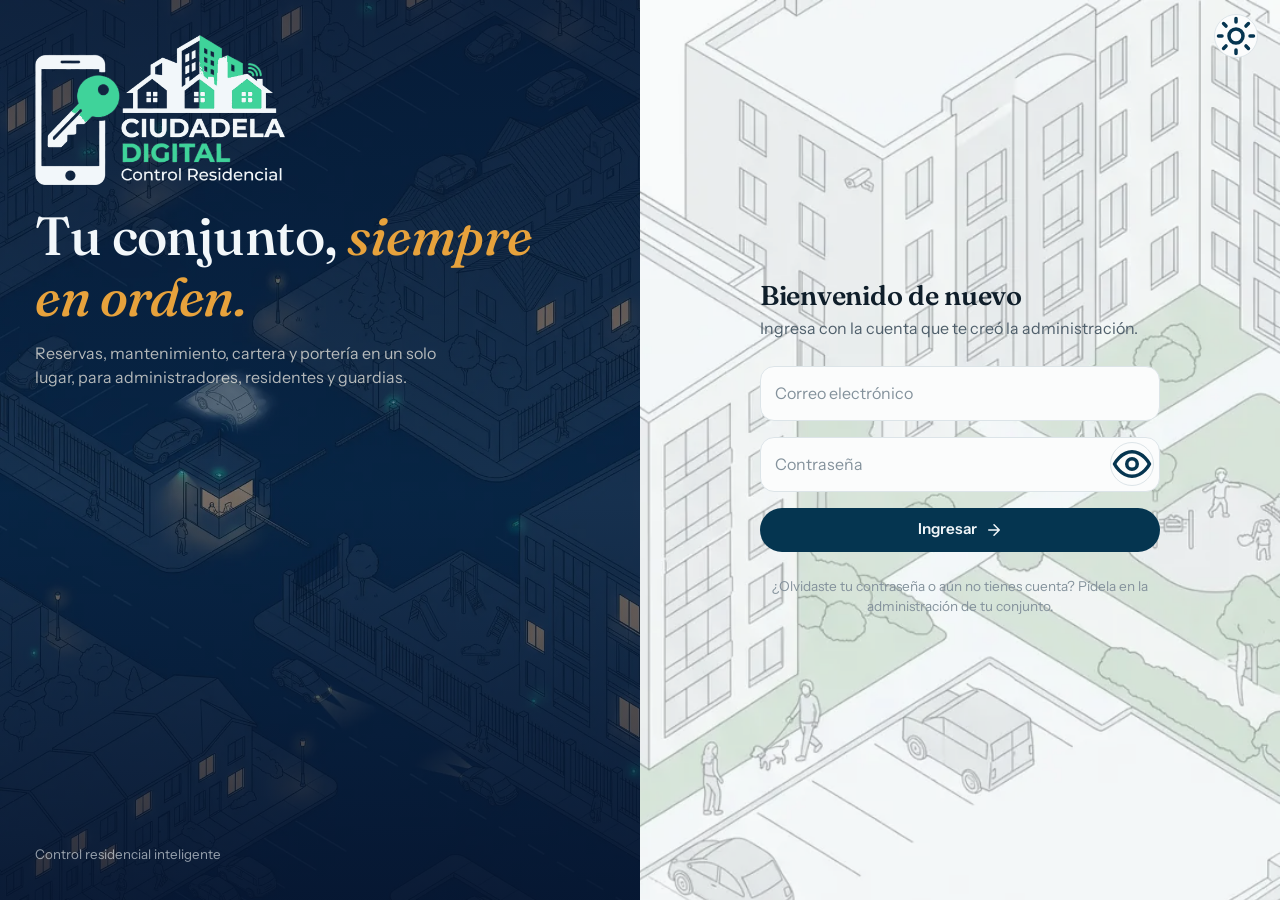
==== commit 984fcabe: "v2.8.1: sin zoom, tema claro/oscuro, texto normal/grande, corrige titulos de Reservas" ====
--- a/frontend/index.html
+++ b/frontend/index.html
@@ -2,7 +2,7 @@
 <html lang="es">
 <head>
   <meta charset="UTF-8">
-  <meta name="viewport" content="width=device-width, initial-scale=1, viewport-fit=cover">
+  <meta name="viewport" content="width=device-width, initial-scale=1, minimum-scale=1, maximum-scale=1, user-scalable=no, viewport-fit=cover">
   <title>Ciudadela Digital · Administración de propiedad horizontal</title>
   <meta name="description" content="Reservas, mantenimiento, cartera y portería de tu conjunto residencial en un solo lugar.">
   <meta name="theme-color" content="#07304A">
--- a/frontend/estilos.css
+++ b/frontend/estilos.css
@@ -66,6 +66,8 @@
 
 *, *::before, *::after { box-sizing: border-box; }
 html { -webkit-text-size-adjust: 100%; scroll-padding-top: 80px; }
+/* Sin zoom con los dedos ni doble toque: solo se permite desplazar */
+html, body { touch-action: pan-x pan-y; }
 body {
   margin: 0;
   font-family: var(--f-ui);
@@ -624,14 +626,13 @@
 html[data-fondo="off"] .ciudad { display: none; }
 html[data-anim="off"] *, html[data-anim="off"] *::before, html[data-anim="off"] *::after { animation: none !important; transition: none !important; }
 html[data-texto="grande"] { font-size: 112.5%; }
-html[data-texto="enorme"] { font-size: 125%; }
 @media (min-width: 640px) { .datos-perfil { grid-template-columns: 1fr 1fr; } }
 
 /* ==========================================================================
    Fase 2 · Códigos QR y Comercio
    ========================================================================== */
 .acciones-fila { display: flex; flex-wrap: wrap; gap: .5rem; align-items: center; margin-top: .8rem; }
-.pasos { margin: 0 0 .5rem; padding-left: 1.2rem; color: var(--tinta-2); display: grid; gap: .45rem; }
+.lista-pasos { margin: 0 0 .5rem; padding-left: 1.2rem; color: var(--tinta-2); display: grid; gap: .45rem; }
 .etiqueta-seccion { font-size: .8rem; font-weight: 600; letter-spacing: .04em; text-transform: uppercase; color: var(--tinta-2); margin: 1.2rem 0 .5rem; }
 
 /* El QR siempre va en negro sobre blanco (incluso en modo oscuro): así cualquier cámara lo lee. */
@@ -794,8 +795,8 @@
 @media (min-width: 640px) { .mas-rejilla { grid-template-columns: repeat(3, 1fr); } }
 
 /* Calendario de reservas */
-.paso { font-weight: 600; margin: 1.1rem 0 .55rem; }
-.paso:first-of-type { margin-top: .4rem; }
+.paso-titulo { font-weight: 600; margin: 1.1rem 0 .55rem; text-align: left; }
+.paso-titulo:first-of-type { margin-top: .4rem; }
 .calendario { border: 1.5px solid var(--linea); border-radius: var(--r); padding: .7rem; background: var(--superficie); }
 .cal-cab { display: flex; align-items: center; justify-content: space-between; gap: .5rem; margin-bottom: .6rem; }
 .cal-titulo { text-transform: capitalize; font-size: 1.05rem; }
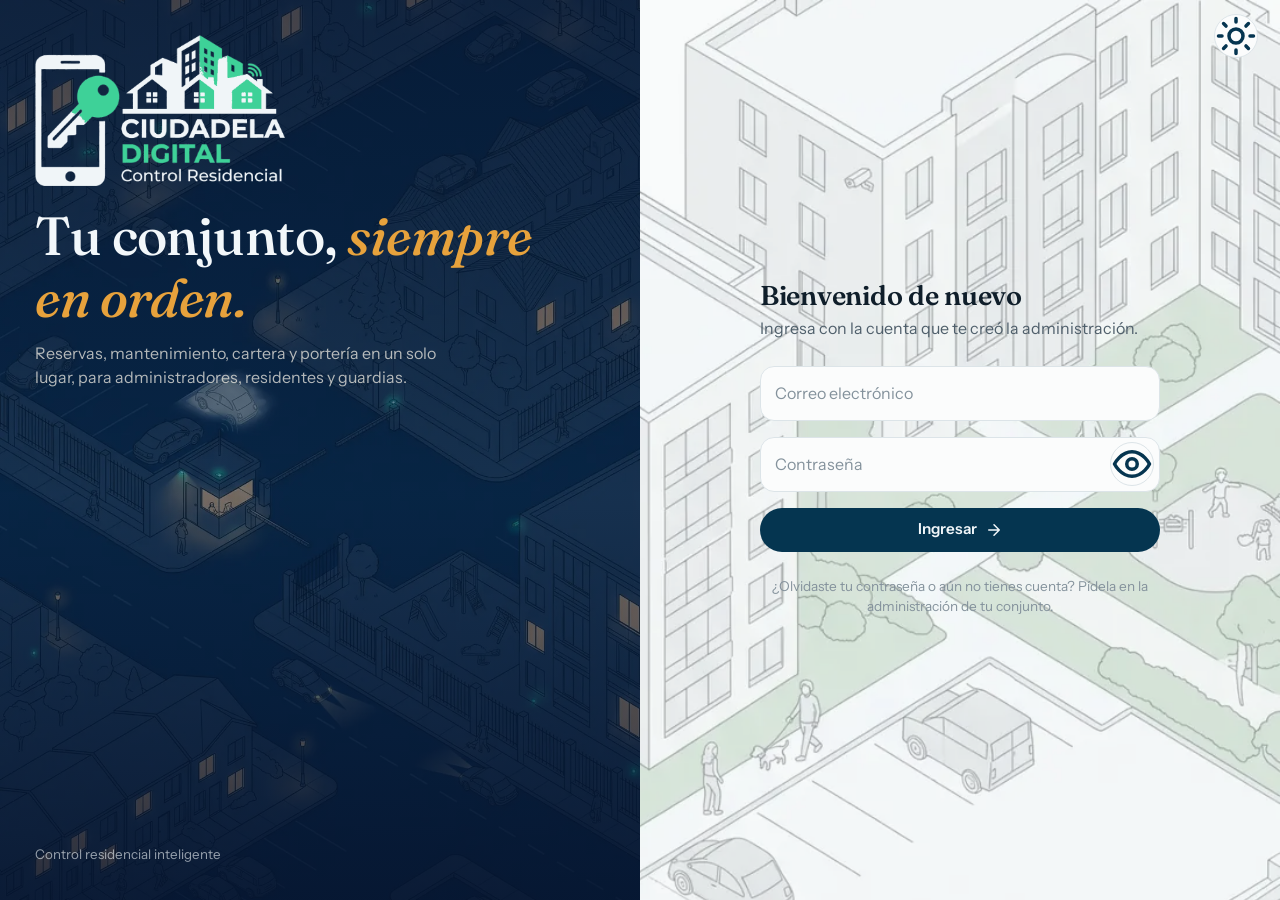
==== commit d6e369f4: "v3.0: color por rol, camara en fotos, fotos en paquetes y rendimiento" ====
--- a/frontend/index.html
+++ b/frontend/index.html
@@ -15,9 +15,15 @@
 
   <link rel="preconnect" href="https://fonts.googleapis.com">
   <link rel="preconnect" href="https://fonts.gstatic.com" crossorigin>
-  <link href="https://fonts.googleapis.com/css2?family=Fraunces:opsz,wght@9..144,400..700&family=Instrument+Sans:wght@400..700&family=DM+Mono:wght@400;500&display=swap" rel="stylesheet">
+  <!-- Fuentes sin bloquear el primer pintado: se piden como «preload» y se activan al llegar (el texto se ve ya con la fuente de respaldo). -->
+  <link rel="preload" as="style" href="https://fonts.googleapis.com/css2?family=Fraunces:opsz,wght@9..144,400..700&family=Instrument+Sans:wght@400..700&family=DM+Mono:wght@400;500&display=swap" onload="this.onload=null;this.rel='stylesheet'">
+  <noscript><link rel="stylesheet" href="https://fonts.googleapis.com/css2?family=Fraunces:opsz,wght@9..144,400..700&family=Instrument+Sans:wght@400..700&family=DM+Mono:wght@400;500&display=swap"></noscript>
 
   <link rel="stylesheet" href="estilos.css">
+  <!-- Empieza a bajar lo que se necesita para arrancar, sin esperar a que el navegador descubra los imports -->
+  <link rel="modulepreload" href="js/app.js">
+  <link rel="modulepreload" href="js/ui.js">
+  <link rel="modulepreload" href="js/api.js">
   <!-- Se ejecuta antes de pintar para evitar el "parpadeo" blanco en modo oscuro -->
   <script src="js/tema.js"></script>
 </head>
--- a/frontend/estilos.css
+++ b/frontend/estilos.css
@@ -46,6 +46,8 @@
   --tinta-fija: #10202B;          /* texto sobre latón (placas, avatar) */
   --esq-a: #E4EBEE; --esq-b: #F1F5F7;
   --ciudad-op: .55;
+  --acento-rol: var(--laton);     /* indicador del menú, avatar: cambia por rol */
+  --rol-rgb: 5, 53, 80;           /* color del rol en RGB para sombras y resaltes */
   --verde: #10A677; --verde-ink: #0B7A57; --verde-100: #D6F1E6;
 }
 
@@ -59,12 +61,46 @@
   --menu: #06122B; --primario: #8EC7E6; --sobre-primario: #06122B; --sobre-arcilla: #2A100A;
   --esq-a: #12254C; --esq-b: #1B3263;
   --ciudad-op: .6;
+  --rol-rgb: 142, 199, 230;
   --sombra: 0 1px 2px rgba(0, 0, 0, .3), 0 8px 24px -12px rgba(0, 0, 0, .5);
   --sombra-alta: 0 2px 4px rgba(0, 0, 0, .35), 0 18px 40px -16px rgba(0, 0, 0, .7);
   --verde: #3FD39A; --verde-ink: #6FE3B5; --verde-100: #0E3A3A;
 }
 
 *, *::before, *::after { box-sizing: border-box; }
+
+/* ==========================================================================
+   COLOR POR ROL  (<html data-rol="…"> lo pone app.js / tema.js)
+   Administrador = azul marino (base de arriba). Residente = verde esmeralda. Guardia = cobre/ámbar.
+   Solo se redefinen las variables del color principal: los componentes no se tocan.
+   ========================================================================== */
+:root[data-rol="Residente"] {
+  --bosque: #0A5C45; --bosque-2: #1B8566; --bosque-100: #D8F0E6;
+  --menu: #063D30; --primario: #0A5C45; --sobre-primario: #F2FAF6;
+  --rol-rgb: 10, 92, 69;
+}
+:root[data-rol="Residente"][data-tema="oscuro"] {
+  --bosque: #7FD6B4; --bosque-2: #4FB68F; --bosque-100: #0F3A33;
+  --menu: #04241D; --primario: #7FD6B4; --sobre-primario: #04241D;
+  --rol-rgb: 127, 214, 180;
+}
+:root[data-rol="Guardia"] {
+  --bosque: #8A4B0F; --bosque-2: #B2691F; --bosque-100: #F6E5D0;
+  --menu: #4A2A0B; --primario: #8A4B0F; --sobre-primario: #FFF7EC;
+  --acento-rol: #FFD18A;
+  --rol-rgb: 138, 75, 15;
+}
+:root[data-rol="Guardia"][data-tema="oscuro"] {
+  --bosque: #F2B766; --bosque-2: #D99A45; --bosque-100: #3A2A12;
+  --menu: #231405; --primario: #F2B766; --sobre-primario: #231405;
+  --acento-rol: #FFD18A;
+  --rol-rgb: 242, 183, 102;
+}
+/* Insignia del rol junto al nombre */
+.rol-insignia { display: inline-block; margin-top: 2px; padding: .06rem .55rem; border-radius: 999px; font-size: .72rem !important; font-weight: 600; letter-spacing: .02em;
+  background: var(--bosque-100); color: var(--bosque) !important; }
+:root[data-tema="oscuro"] .rol-insignia { color: var(--bosque) !important; }
+
 html { -webkit-text-size-adjust: 100%; scroll-padding-top: 80px; }
 /* Sin zoom con los dedos ni doble toque: solo se permite desplazar */
 html, body { touch-action: pan-x pan-y; }
@@ -80,6 +116,8 @@
   overflow-x: hidden;
 }
 h1, h2, h3, p { margin: 0; }
+input, select, textarea { max-width: 100%; min-width: 0; }
+.grid > *, .card, .main { min-width: 0; max-width: 100%; }
 h1, h2, h3 { font-family: var(--f-display); font-weight: 600; letter-spacing: -.01em; line-height: 1.15; }
 button, input, select, textarea { font: inherit; color: inherit; }
 button { cursor: pointer; }
@@ -113,7 +151,7 @@
   transition: transform .2s var(--ease), box-shadow .2s var(--ease), background .2s;
   position: relative;
 }
-.btn:hover { transform: translateY(-1px); box-shadow: 0 8px 18px -8px rgba(20, 56, 47, .55); }
+.btn:hover { transform: translateY(-1px); box-shadow: 0 8px 18px -8px rgba(var(--rol-rgb), .45); }
 .btn:active { transform: translateY(0) scale(.97); box-shadow: none; }
 .btn[disabled] { opacity: .5; pointer-events: none; }
 .btn.arcilla { --bg: var(--arcilla); --fg: var(--sobre-arcilla); }
@@ -147,7 +185,7 @@
   position: absolute; left: .95rem; top: .95rem; color: var(--tinta-3); pointer-events: none;
   transform-origin: left top; transition: transform .2s var(--ease), color .2s;
 }
-.field input:focus, .field select:focus, .field textarea:focus { outline: none; border-color: var(--bosque); box-shadow: 0 0 0 4px rgba(20, 56, 47, .1); }
+.field input:focus, .field select:focus, .field textarea:focus { outline: none; border-color: var(--bosque); box-shadow: 0 0 0 4px rgba(var(--rol-rgb), .14); }
 .field input:focus + label, .field input:not(:placeholder-shown) + label,
 .field textarea:focus + label, .field textarea:not(:placeholder-shown) + label,
 .field select + label { transform: translateY(-.62rem) scale(.78); color: var(--tinta-2); }
@@ -177,7 +215,7 @@
 .badge.arcilla { background: var(--arcilla-100); color: var(--arcilla-ink); }
 .badge.borde { background: transparent; box-shadow: inset 0 0 0 1.5px var(--bosque-2); color: var(--bosque-2); }
 
-.chips { display: flex; gap: .5rem; overflow-x: auto; padding-bottom: .25rem; scrollbar-width: none; -webkit-overflow-scrolling: touch; }
+.chips { display: flex; flex-wrap: wrap; gap: .5rem; padding-bottom: .25rem; }
 .chips::-webkit-scrollbar { display: none; }
 .chip {
   flex: none; min-height: 38px; padding: .3rem .95rem; border-radius: 999px;
@@ -237,7 +275,7 @@
 .nav a:hover { color: var(--crema); }
 .nav a[aria-current="page"] { color: var(--crema); }
 .nav a[aria-current="page"] svg { transform: translateY(-2px); }
-.nav a[aria-current="page"]::after { content: ""; position: absolute; top: 0; width: 28px; height: 3px; border-radius: 0 0 3px 3px; background: var(--laton); }
+.nav a[aria-current="page"]::after { content: ""; position: absolute; top: 0; width: 28px; height: 3px; border-radius: 0 0 3px 3px; background: var(--acento-rol); }
 
 .main { padding: calc(.9rem + var(--safe-t)) 1rem calc(var(--nav-h) + var(--safe-b) + 1.5rem); max-width: 1240px; margin: 0 auto; }
 .topbar { display: flex; align-items: center; justify-content: space-between; gap: .75rem; margin-bottom: 1.25rem; }
@@ -246,7 +284,7 @@
 .usuario-chip { display: flex; align-items: center; gap: .6rem; min-width: 0; }
 .avatar {
   flex: none; width: 38px; height: 38px; border-radius: 50%; display: grid; place-items: center;
-  background: var(--laton); color: var(--tinta-fija); font-weight: 700; font-size: .85rem; letter-spacing: .02em;
+  background: var(--acento-rol); color: var(--tinta-fija); font-weight: 700; font-size: .85rem; letter-spacing: .02em;
 }
 .usuario-chip .datos { display: none; line-height: 1.2; min-width: 0; }
 .usuario-chip .datos b { display: block; font-size: .9rem; overflow: hidden; text-overflow: ellipsis; white-space: nowrap; }
@@ -268,8 +306,8 @@
 
 /* ---------- Rejillas ---------- */
 .grid { display: grid; gap: 1rem; }
-.grid.dos, .grid.lados { grid-template-columns: 1fr; }
-.kpis { display: grid; grid-template-columns: repeat(2, 1fr); gap: .75rem; margin-bottom: 1rem; }
+.grid.dos, .grid.lados { grid-template-columns: minmax(0, 1fr); }
+.kpis { display: grid; grid-template-columns: repeat(2, minmax(0, 1fr)); gap: .75rem; margin-bottom: 1rem; }
 .kpi { background: var(--superficie); border: 1px solid var(--linea); border-radius: var(--r); padding: .95rem 1rem; transition: transform .25s var(--ease), box-shadow .25s; }
 .kpi:hover { transform: translateY(-3px); box-shadow: var(--sombra-alta); }
 .kpi .et { font-size: .8rem; color: var(--tinta-2); }
@@ -281,7 +319,7 @@
 /* ---------- Listas ---------- */
 .lista { display: grid; gap: .6rem; }
 .item {
-  display: grid; grid-template-columns: auto 1fr; gap: .4rem .9rem; align-items: center;
+  display: grid; grid-template-columns: auto minmax(0, 1fr); gap: .4rem .9rem; align-items: center;
   padding: .8rem; border: 1px solid var(--linea); border-radius: var(--r); background: var(--superficie);
   transition: border-color .2s, transform .2s var(--ease);
 }
@@ -306,7 +344,7 @@
 .tabla-wrap { margin: 0 -.1rem; }
 .tabla { width: 100%; border-collapse: collapse; }
 .tabla thead { display: none; }
-.tabla tr { display: grid; grid-template-columns: 1fr 1fr; gap: .5rem .75rem; padding: .9rem .2rem; border-bottom: 1px solid var(--linea); }
+.tabla tr { display: grid; grid-template-columns: minmax(0, 1fr) minmax(0, 1fr); gap: .5rem .75rem; padding: .9rem .2rem; border-bottom: 1px solid var(--linea); }
 .tabla td { min-width: 0; font-size: .92rem; }
 .tabla td[data-et]::before { content: attr(data-et); display: block; font-size: .72rem; color: var(--tinta-3); text-transform: uppercase; letter-spacing: .05em; font-weight: 600; }
 .tabla td.ancho { grid-column: 1 / -1; }
@@ -330,7 +368,7 @@
 .switch input:disabled + i { opacity: .5; }
 
 /* ---------- Reservas: zonas ---------- */
-.zonas { display: grid; grid-template-columns: repeat(2, 1fr); gap: .6rem; margin-bottom: 1rem; }
+.zonas { display: grid; grid-template-columns: repeat(2, minmax(0, 1fr)); gap: .6rem; margin-bottom: 1rem; }
 .zona { position: relative; text-align: left; padding: .8rem; border-radius: var(--r); border: 1.5px solid var(--linea); background: var(--superficie); transition: all .25s var(--ease); }
 .zona b { display: block; font-family: var(--f-display); font-size: 1.02rem; font-weight: 600; }
 .zona span { font-size: .78rem; color: var(--tinta-2); }
@@ -348,8 +386,23 @@
 .drop { display: grid; place-items: center; gap: .3rem; text-align: center; padding: 1.2rem; border: 1.5px dashed var(--tinta-3); border-radius: var(--r); background: var(--papel); color: var(--tinta-2); transition: all .2s; cursor: pointer; margin-bottom: 1rem; min-height: 120px; }
 .drop:hover, .drop.sobre { border-color: var(--bosque); background: var(--bosque-100); color: var(--bosque); }
 .drop svg { width: 26px; height: 26px; }
+
+/* Miniatura de foto de paquete (reemplaza el ícono de la caja) */
+.paq-foto { width: 52px; height: 52px; flex: none; border: 0; padding: 0; border-radius: 12px; overflow: hidden; display: grid; place-items: center; background: var(--bosque-100); color: var(--bosque); cursor: pointer; }
+.paq-foto img { width: 100%; height: 100%; object-fit: cover; }
+
+/* Selector de foto (cámara + galería) */
+.foto-sel { margin-bottom: 1rem; }
+.foto-zona { display: grid; place-items: center; gap: .55rem; text-align: center; padding: 1rem; border: 1.5px dashed var(--tinta-3); border-radius: var(--r); background: var(--papel); color: var(--tinta-2); transition: border-color .2s, background .2s; min-height: 120px; }
+.foto-zona.sobre { border-color: var(--bosque); background: var(--bosque-100); }
+.foto-zona.procesando { opacity: .6; pointer-events: none; }
+.foto-zona b { color: var(--tinta); }
+.foto-zona img, .foto-video { width: 100%; max-height: 260px; border-radius: 10px; object-fit: cover; background: #000; }
+.foto-acciones { display: flex; flex-wrap: wrap; gap: .5rem; justify-content: center; width: 100%; }
+.foto-acciones .btn { flex: 1 1 130px; }
+.foto-acciones .btn svg { width: 18px; height: 18px; }
 .drop img { max-height: 160px; border-radius: 10px; object-fit: cover; }
-.danios { display: grid; gap: 1rem; grid-template-columns: 1fr; }
+.danios { display: grid; gap: 1rem; grid-template-columns: minmax(0, 1fr); }
 .danio { overflow: hidden; padding: 0; display: flex; flex-direction: column; transition: transform .25s var(--ease), box-shadow .25s; }
 .danio:hover { transform: translateY(-3px); box-shadow: var(--sombra-alta); }
 .danio .foto { aspect-ratio: 16 / 9; background: var(--bosque-100); display: grid; place-items: center; color: var(--bosque-2); border: 0; padding: 0; width: 100%; overflow: hidden; }
@@ -359,7 +412,7 @@
 .danio .info { padding: 1rem; display: grid; gap: .6rem; }
 .danio h3 { font-size: 1.1rem; overflow-wrap: anywhere; }
 .danio p { color: var(--tinta-2); font-size: .92rem; overflow-wrap: anywhere; display: -webkit-box; -webkit-line-clamp: 3; -webkit-box-orient: vertical; overflow: hidden; }
-.pasos { display: grid; grid-template-columns: repeat(4, 1fr); gap: .25rem; margin-top: .2rem; }
+.pasos { display: grid; grid-template-columns: repeat(4, minmax(0, 1fr)); gap: .25rem; margin-top: .2rem; }
 .paso { background: none; border: 0; padding: .35rem 0; display: grid; justify-items: center; gap: .3rem; font-size: .68rem; color: var(--tinta-3); position: relative; line-height: 1.15; text-align: center; min-height: 44px; }
 .paso::before { content: ""; position: absolute; top: 14px; left: -50%; width: 100%; height: 3px; background: var(--linea); z-index: 0; }
 .paso:first-child::before { display: none; }
@@ -393,7 +446,7 @@
 .placa small { font-size: .55rem; letter-spacing: .22em; font-weight: 700; margin-top: 2px; }
 .placa.vacia { opacity: .45; }
 .placa-vista { display: flex; justify-content: center; margin: .2rem 0 1.1rem; }
-.vehiculo { display: grid; grid-template-columns: auto 1fr; gap: .6rem .9rem; align-items: center; padding: .8rem; border: 1px solid var(--linea); border-radius: var(--r); background: var(--superficie); }
+.vehiculo { display: grid; grid-template-columns: auto minmax(0, 1fr); gap: .6rem .9rem; align-items: center; padding: .8rem; border: 1px solid var(--linea); border-radius: var(--r); background: var(--superficie); }
 .vehiculo .acciones { grid-column: 1 / -1; }
 .vehiculo .placa { min-width: 104px; }
 .vehiculo .placa b { font-size: 1.3rem; }
@@ -423,45 +476,45 @@
    BREAKPOINTS (mobile-first)
    ========================================================================== */
 @media (min-width: 480px) {
-  .zonas { grid-template-columns: repeat(3, 1fr); }
+  .zonas { grid-template-columns: repeat(3, minmax(0, 1fr)); }
   .usuario-chip .datos { display: block; }
-  .fila-campos { grid-template-columns: 1fr 1fr; }
+  .fila-campos { grid-template-columns: minmax(0, 1fr) minmax(0, 1fr); }
 }
 
 @media (min-width: 640px) {
   .main { padding-left: 1.5rem; padding-right: 1.5rem; }
-  .kpis { grid-template-columns: repeat(3, 1fr); }
-  .danios { grid-template-columns: repeat(2, 1fr); }
+  .kpis { grid-template-columns: repeat(3, minmax(0, 1fr)); }
+  .danios { grid-template-columns: repeat(2, minmax(0, 1fr)); }
   .barra { flex-direction: row; align-items: center; justify-content: space-between; }
   .barra .buscador { max-width: 340px; }
   .modal { max-width: 520px; margin: auto; border-radius: var(--r-lg); }
   .modal-pie { flex-direction: row; justify-content: flex-end; }
-  .item { grid-template-columns: auto 1fr auto; }
+  .item { grid-template-columns: auto minmax(0, 1fr) auto; }
   .item .acciones { grid-column: auto; justify-content: flex-end; }
-  .vehiculo { grid-template-columns: auto 1fr auto; }
+  .vehiculo { grid-template-columns: auto minmax(0, 1fr) auto; }
   .vehiculo .acciones { grid-column: auto; }
   #toasts { bottom: calc(var(--nav-h) + var(--safe-b) + .75rem); }
 }
 
 /* Tablet vertical y horizontal: la tabla vuelve a ser tabla */
 @media (min-width: 768px) {
-  .login { grid-template-rows: none; grid-template-columns: 1fr 1fr; }
+  .login { grid-template-rows: none; grid-template-columns: minmax(0, 1fr) minmax(0, 1fr); }
   .login-marca { display: flex; flex-direction: column; justify-content: space-between; padding: 2.2rem; min-height: 100svh; }
   .login-marca p { display: block; }
   .login-marca h1 { font-size: clamp(2.2rem, 4.2vw, 3.4rem); }
-  .grid.dos { grid-template-columns: repeat(2, 1fr); }
+  .grid.dos { grid-template-columns: repeat(2, minmax(0, 1fr)); }
   .tabla thead { display: table-header-group; }
   .tabla th { text-align: left; font-size: .75rem; text-transform: uppercase; letter-spacing: .06em; color: var(--tinta-3); padding: .6rem .75rem; border-bottom: 1px solid var(--linea); }
   .tabla tr { display: table-row; padding: 0; }
   .tabla td { display: table-cell; padding: .8rem .75rem; vertical-align: middle; border-bottom: 1px solid var(--linea); }
   .tabla td[data-et]::before { display: none; }
-  .tabla tbody tr:hover { background: rgba(20, 56, 47, .03); }
+  .tabla tbody tr:hover { background: rgba(var(--rol-rgb), .04); }
   .tabla td.der, .tabla th.der { text-align: right; }
 }
 
 /* Escritorio: barra lateral */
 @media (min-width: 1024px) {
-  .shell { display: grid; grid-template-columns: 252px 1fr; }
+  .shell { display: grid; grid-template-columns: 252px minmax(0, 1fr); }
   .sidebar { position: sticky; top: 0; height: 100svh; width: auto; flex-direction: column; padding: 1.5rem 1rem; box-shadow: none; }
   .sidebar .logo { display: inline-flex; color: var(--crema); margin: 0 .5rem 2rem; font-size: 1.2rem; }
   .nav { flex-direction: column; flex: 1; gap: .25rem; overflow: visible; }
@@ -470,15 +523,15 @@
   .nav a:hover { background: rgba(245, 241, 232, .07); }
   .nav a:hover svg { transform: translateX(2px); }
   .nav a[aria-current="page"] { background: rgba(245, 241, 232, .12); }
-  .nav a[aria-current="page"] svg { transform: none; color: var(--laton); }
+  .nav a[aria-current="page"] svg { transform: none; color: var(--acento-rol); }
   .nav a[aria-current="page"]::after { top: 12px; bottom: 12px; left: -1rem; width: 4px; height: auto; border-radius: 0 4px 4px 0; }
   .topbar .logo { display: none; }
   .topbar { justify-content: flex-end; }
   .main { padding: 1.75rem 2.25rem 3rem; }
   .kpis { grid-template-columns: repeat(auto-fit, minmax(170px, 1fr)); }
-  .grid.lados { grid-template-columns: minmax(300px, 380px) 1fr; align-items: start; }
+  .grid.lados { grid-template-columns: minmax(300px, 380px) minmax(0, 1fr); align-items: start; }
   .grid.lados .sticky { position: sticky; top: 1.5rem; }
-  .danios { grid-template-columns: repeat(3, 1fr); }
+  .danios { grid-template-columns: repeat(3, minmax(0, 1fr)); }
   #toasts { bottom: 1.5rem; }
 }
 
@@ -488,13 +541,13 @@
 
 /* Celulares muy pequeños y modo horizontal bajo */
 @media (max-width: 359px) {
-  .kpis { grid-template-columns: 1fr; }
-  .zonas { grid-template-columns: 1fr; }
+  .kpis { grid-template-columns: minmax(0, 1fr); }
+  .zonas { grid-template-columns: minmax(0, 1fr); }
   .nav a { flex-basis: 56px; font-size: .62rem; }
 }
 @media (max-height: 480px) and (orientation: landscape) {
   .login-marca { display: none; }
-  .login { grid-template-columns: 1fr; }
+  .login { grid-template-columns: minmax(0, 1fr); }
 }
 
 /* Dispositivos táctiles: sin efectos hover pegajosos */
@@ -522,7 +575,7 @@
 .tab { min-height: 40px; padding: .35rem 1.1rem; border: 0; border-radius: 999px; background: transparent; color: var(--tinta-2); font-weight: 600; font-size: .92rem; transition: all .25s var(--ease); }
 .tab[aria-selected="true"] { background: var(--superficie); color: var(--tinta); box-shadow: var(--sombra); }
 
-.filtros { display: grid; gap: .6rem; grid-template-columns: 1fr; margin-bottom: 1rem; }
+.filtros { display: grid; gap: .6rem; grid-template-columns: minmax(0, 1fr); margin-bottom: 1rem; }
 .filtros .field { margin: 0; }
 .filtros .field input { min-height: 48px; padding: 1.2rem .8rem .35rem; }
 .filtros-fila { display: flex; flex-wrap: wrap; gap: .6rem; align-items: center; justify-content: space-between; margin-bottom: 1rem; }
@@ -532,7 +585,7 @@
 .paginacion .btn-grupo { display: flex; gap: .5rem; }
 
 /* Cartelera */
-.cartelera { display: grid; gap: 1rem; grid-template-columns: 1fr; }
+.cartelera { display: grid; gap: 1rem; grid-template-columns: minmax(0, 1fr); }
 .anuncio { --acento: var(--tinta-3); display: flex; flex-direction: column; gap: .7rem; position: relative; border-left: 4px solid var(--acento); }
 .anuncio.t-Urgente { --acento: var(--arcilla); }
 .anuncio.t-Reunion { --acento: var(--verde); }
@@ -550,7 +603,7 @@
 .btn.asistire[aria-pressed="true"] { --bg: var(--verde-100); --fg: var(--verde-ink); border-color: var(--verde); }
 .pin { color: var(--laton); display: inline-flex; }
 .pin svg { width: 18px; height: 18px; fill: currentColor; }
-.anuncio-mini { display: grid; grid-template-columns: auto 1fr; gap: .75rem; align-items: center; padding: .7rem .8rem; border: 1px solid var(--linea); border-left: 4px solid var(--tinta-3); border-radius: var(--r); background: var(--superficie); text-decoration: none; transition: border-color .2s, transform .2s var(--ease); }
+.anuncio-mini { display: grid; grid-template-columns: auto minmax(0, 1fr); gap: .75rem; align-items: center; padding: .7rem .8rem; border: 1px solid var(--linea); border-left: 4px solid var(--tinta-3); border-radius: var(--r); background: var(--superficie); text-decoration: none; transition: border-color .2s, transform .2s var(--ease); }
 .anuncio-mini:hover { transform: translateX(3px); }
 .anuncio-mini.t-Urgente { border-left-color: var(--arcilla); }
 .anuncio-mini.t-Reunion { border-left-color: var(--verde); }
@@ -562,18 +615,18 @@
 .switch-fila { display: flex; align-items: center; gap: .75rem; margin: .25rem 0 1rem; font-size: .95rem; }
 
 @media (min-width: 640px) {
-  .filtros { grid-template-columns: repeat(2, 1fr); }
+  .filtros { grid-template-columns: repeat(2, minmax(0, 1fr)); }
 }
 @media (min-width: 768px) {
-  .cartelera { grid-template-columns: repeat(2, 1fr); }
+  .cartelera { grid-template-columns: repeat(2, minmax(0, 1fr)); }
 }
 @media (min-width: 1024px) {
-  .filtros { grid-template-columns: 1.1fr 1.1fr 1fr 1fr; }
+  .filtros { grid-template-columns: minmax(0, 1.1fr) minmax(0, 1.1fr) minmax(0, 1fr) minmax(0, 1fr); }
   .login-tema { right: 1.4rem; }
   .topbar-acciones { margin-left: 0; }
 }
 @media (min-width: 1280px) {
-  .cartelera { grid-template-columns: repeat(3, 1fr); }
+  .cartelera { grid-template-columns: repeat(3, minmax(0, 1fr)); }
 }
 
 
@@ -590,11 +643,11 @@
 .avatar-enlace { text-decoration: none; transition: transform .25s var(--ease), box-shadow .25s; }
 .avatar-enlace:hover { transform: scale(1.08); box-shadow: 0 0 0 3px var(--laton-100); }
 
-.ajustes { display: grid; gap: 1rem; grid-template-columns: 1fr; max-width: 760px; }
+.ajustes { display: grid; gap: 1rem; grid-template-columns: minmax(0, 1fr); max-width: 760px; }
 .perfil { display: flex; align-items: center; gap: 1rem; flex-wrap: wrap; }
 .perfil .avatar { width: 64px; height: 64px; font-size: 1.4rem; }
 .perfil h2 { font-size: 1.4rem; overflow-wrap: anywhere; }
-.datos-perfil { display: grid; gap: .6rem 1.5rem; grid-template-columns: 1fr; margin-top: 1rem; }
+.datos-perfil { display: grid; gap: .6rem 1.5rem; grid-template-columns: minmax(0, 1fr); margin-top: 1rem; }
 .datos-perfil dt { font-size: .75rem; text-transform: uppercase; letter-spacing: .06em; color: var(--tinta-3); font-weight: 600; }
 .datos-perfil dd { margin: 0; overflow-wrap: anywhere; }
 .opcion { display: flex; align-items: center; justify-content: space-between; gap: 1rem; padding: .9rem 0; border-bottom: 1px solid var(--linea); }
@@ -626,7 +679,7 @@
 html[data-fondo="off"] .ciudad { display: none; }
 html[data-anim="off"] *, html[data-anim="off"] *::before, html[data-anim="off"] *::after { animation: none !important; transition: none !important; }
 html[data-texto="grande"] { font-size: 112.5%; }
-@media (min-width: 640px) { .datos-perfil { grid-template-columns: 1fr 1fr; } }
+@media (min-width: 640px) { .datos-perfil { grid-template-columns: minmax(0, 1fr) minmax(0, 1fr); } }
 
 /* ==========================================================================
    Fase 2 · Códigos QR y Comercio
@@ -678,7 +731,7 @@
 .punto.mal { background: var(--arcilla); }
 
 /* ---- Comercio ---- */
-.com-grid { display: grid; gap: 1rem; grid-template-columns: 1fr; margin-top: 1rem; }
+.com-grid { display: grid; gap: 1rem; grid-template-columns: minmax(0, 1fr); margin-top: 1rem; }
 .com-card { padding: 0; overflow: hidden; display: flex; flex-direction: column; }
 .com-img { aspect-ratio: 16 / 9; background: var(--bosque-100); color: var(--bosque-2); display: grid; place-items: center; overflow: hidden; flex: none; }
 .com-img svg { width: 34px; height: 34px; opacity: .55; }
@@ -689,30 +742,30 @@
 .com-cuerpo .btn { margin-top: auto; align-self: flex-start; }
 .com-cab { display: flex; align-items: center; justify-content: space-between; gap: .5rem; flex-wrap: wrap; }
 .com-precio { font-family: var(--f-display); font-weight: 500; color: var(--laton-ink); }
-.com-mio { display: grid; grid-template-columns: 1fr; gap: 0; padding: 0; overflow: hidden; }
+.com-mio { display: grid; grid-template-columns: minmax(0, 1fr); gap: 0; padding: 0; overflow: hidden; }
 .com-mio .com-img { aspect-ratio: 21 / 9; }
 .com-mio .cuerpo { padding: .9rem 1rem 1rem; display: grid; gap: .3rem; min-width: 0; }
 .com-mio .cuerpo > b { overflow-wrap: anywhere; }
 
-.planes { display: grid; gap: .6rem; grid-template-columns: 1fr; }
+.planes { display: grid; gap: .6rem; grid-template-columns: minmax(0, 1fr); }
 .plan { position: relative; cursor: pointer; }
 .plan input { position: absolute; opacity: 0; inset: 0; cursor: pointer; }
-.plan > span { display: grid; grid-template-columns: 1fr auto; gap: 0 .75rem; align-items: baseline; padding: .8rem 1rem; border: 1.5px solid var(--linea); border-radius: var(--r); background: var(--superficie); transition: all .2s var(--ease); }
+.plan > span { display: grid; grid-template-columns: minmax(0, 1fr) auto; gap: 0 .75rem; align-items: baseline; padding: .8rem 1rem; border: 1.5px solid var(--linea); border-radius: var(--r); background: var(--superficie); transition: all .2s var(--ease); }
 .plan small { color: var(--tinta-2); grid-column: 1; }
 .plan em { grid-column: 2; grid-row: 1 / span 2; font-style: normal; font-family: var(--f-display); font-size: 1.2rem; color: var(--bosque); }
 .plan input:checked + span { border-color: var(--bosque); background: var(--bosque-100); box-shadow: 0 0 0 3px rgba(31, 95, 130, .15); }
 .plan input:focus-visible + span { outline: 2px solid var(--laton); outline-offset: 2px; }
 
 @media (min-width: 640px) {
-  .com-grid { grid-template-columns: repeat(2, 1fr); }
-  .planes { grid-template-columns: repeat(3, 1fr); }
-  .plan > span { grid-template-columns: 1fr; gap: .1rem; text-align: center; }
+  .com-grid { grid-template-columns: repeat(2, minmax(0, 1fr)); }
+  .planes { grid-template-columns: repeat(3, minmax(0, 1fr)); }
+  .plan > span { grid-template-columns: minmax(0, 1fr); gap: .1rem; text-align: center; }
   .plan em { grid-column: 1; grid-row: auto; }
-  .com-mio { grid-template-columns: 200px 1fr; }
+  .com-mio { grid-template-columns: 200px minmax(0, 1fr); }
   .com-mio .com-img { aspect-ratio: auto; min-height: 100%; }
 }
 @media (min-width: 1024px) {
-  .com-grid { grid-template-columns: repeat(3, 1fr); }
+  .com-grid { grid-template-columns: repeat(3, minmax(0, 1fr)); }
 }
 
 /* ---- Bloque 1: contraseña y auditoría ---- */
@@ -736,14 +789,14 @@
 .selector-lista button[aria-checked="true"] { background: var(--primario); color: var(--sobre-primario); }
 .selector-lista small { display: block; opacity: .75; }
 
-.emergencias { display: grid; gap: .75rem; grid-template-columns: 1fr; }
-.contacto { display: grid; grid-template-columns: 1fr auto; gap: .5rem .9rem; align-items: center; padding: .9rem 1rem; border: 1px solid var(--linea); border-radius: var(--r); background: var(--superficie); }
+.emergencias { display: grid; gap: .75rem; grid-template-columns: minmax(0, 1fr); }
+.contacto { display: grid; grid-template-columns: minmax(0, 1fr) auto; gap: .5rem .9rem; align-items: center; padding: .9rem 1rem; border: 1px solid var(--linea); border-radius: var(--r); background: var(--superficie); }
 .contacto .cuerpo b { display: block; overflow-wrap: anywhere; }
 .contacto .cuerpo span { color: var(--tinta-2); font-size: .88rem; }
 .contacto .llamar { min-height: 52px; padding: 0 1.1rem; font-size: 1.1rem; font-variant-numeric: tabular-nums; gap: .5rem; }
 .contacto .admin-acc { grid-column: 1 / -1; display: flex; gap: .5rem; }
 .contacto.principal { border-color: var(--arcilla); background: var(--arcilla-100); }
-@media (min-width: 640px) { .emergencias { grid-template-columns: 1fr 1fr; } }
+@media (min-width: 640px) { .emergencias { grid-template-columns: minmax(0, 1fr) minmax(0, 1fr); } }
 
 /* ==========================================================================
    Bloque 3 · Campana, PQRS y documentos
@@ -786,13 +839,13 @@
 /* Pantalla «Más» */
 .mas-grupo { margin-bottom: 1.4rem; }
 .mas-grupo h2 { font-size: 1rem; color: var(--tinta-2); font-family: var(--f-ui); font-weight: 600; margin-bottom: .6rem; }
-.mas-rejilla { display: grid; gap: .7rem; grid-template-columns: repeat(2, 1fr); }
+.mas-rejilla { display: grid; gap: .7rem; grid-template-columns: repeat(2, minmax(0, 1fr)); }
 .mas-tile { display: flex; flex-direction: column; align-items: center; justify-content: center; gap: .5rem; min-height: 104px; padding: .9rem .6rem; text-align: center;
   border: 1px solid var(--linea); border-radius: var(--r-lg); background: var(--superficie); color: var(--tinta); text-decoration: none; font-weight: 600; font-size: 1rem; line-height: 1.2; }
 .mas-tile svg { width: 30px; height: 30px; color: var(--bosque); }
 .mas-tile:active { background: var(--bosque-100); }
 .mas-salir { margin-top: .5rem; }
-@media (min-width: 640px) { .mas-rejilla { grid-template-columns: repeat(3, 1fr); } }
+@media (min-width: 640px) { .mas-rejilla { grid-template-columns: repeat(3, minmax(0, 1fr)); } }
 
 /* Calendario de reservas */
 .paso-titulo { font-weight: 600; margin: 1.1rem 0 .55rem; text-align: left; }
@@ -803,7 +856,7 @@
 .cal-nav { min-width: 44px; min-height: 44px; }
 .cal-nav.izq svg { transform: rotate(180deg); }
 .cal-nav:disabled { opacity: .35; }
-.cal-rejilla { display: grid; grid-template-columns: repeat(7, 1fr); gap: 4px; }
+.cal-rejilla { display: grid; grid-template-columns: repeat(7, minmax(0, 1fr)); gap: 4px; }
 .cal-sem { text-align: center; font-size: .75rem; font-weight: 600; color: var(--tinta-3); padding-bottom: .2rem; }
 .cal-dia { min-height: 44px; border: 1.5px solid transparent; border-radius: 12px; background: var(--papel); color: var(--tinta); font-weight: 600; font-size: 1rem; font-variant-numeric: tabular-nums; position: relative; }
 .cal-dia.hoy { border-color: var(--bosque); }
@@ -836,3 +889,30 @@
   .btn.sm { min-height: 44px; padding: .45rem 1rem; font-size: .9rem; }
   .chip { min-height: 44px; }
 }
+
+/* ==========================================================================
+   ASISTENTE DE IA (v2.9) · solo borradores
+   ========================================================================== */
+.asistente-caja { margin-bottom: 1rem; }
+.asistente-caja:empty { display: none; }
+.aviso-ia {
+  display: flex; gap: .6rem; align-items: flex-start; margin: .6rem 0 1rem; padding: .7rem .85rem;
+  border-radius: var(--r-sm); background: var(--bosque-100); color: var(--tinta-2); font-size: .875rem; line-height: 1.4;
+}
+.aviso-ia svg { flex: none; margin-top: .1rem; }
+.aviso-ia.error, .aviso-ia.peligro { background: var(--arcilla-100); color: var(--arcilla-ink); }
+.aviso-ia.ok { background: var(--verde-100); color: var(--verde-ink); }
+.asistente-pie { display: flex; justify-content: space-between; gap: 1rem; margin: -.4rem 0 .5rem; }
+.asistente-res { margin-top: .75rem; display: grid; gap: .5rem; }
+.asistente-res:empty { display: none; }
+.borrador { border: 1px dashed var(--bosque); border-radius: var(--r); padding: .9rem 1rem; background: var(--superficie); }
+.borrador h3 { margin: .55rem 0 0; font-size: 1.05rem; }
+.borrador p { margin: .4rem 0 0; white-space: pre-wrap; color: var(--tinta-2); }
+.asistente-fila {
+  display: flex; justify-content: space-between; align-items: center; gap: .75rem; min-height: 48px; padding: .6rem .8rem;
+  border: 1px solid var(--linea); border-radius: var(--r-sm); background: var(--superficie); color: inherit; text-decoration: none;
+}
+.asistente-fila div { display: grid; gap: .1rem; }
+.asistente-panel { border: 1px solid var(--linea); border-radius: var(--r); padding: 0 .9rem .8rem; margin-bottom: 1rem; background: var(--superficie); }
+.asistente-panel summary { display: flex; align-items: center; gap: .5rem; min-height: 48px; cursor: pointer; font-weight: 600; color: var(--bosque); }
+.asistente-panel[open] summary { margin-bottom: .25rem; }
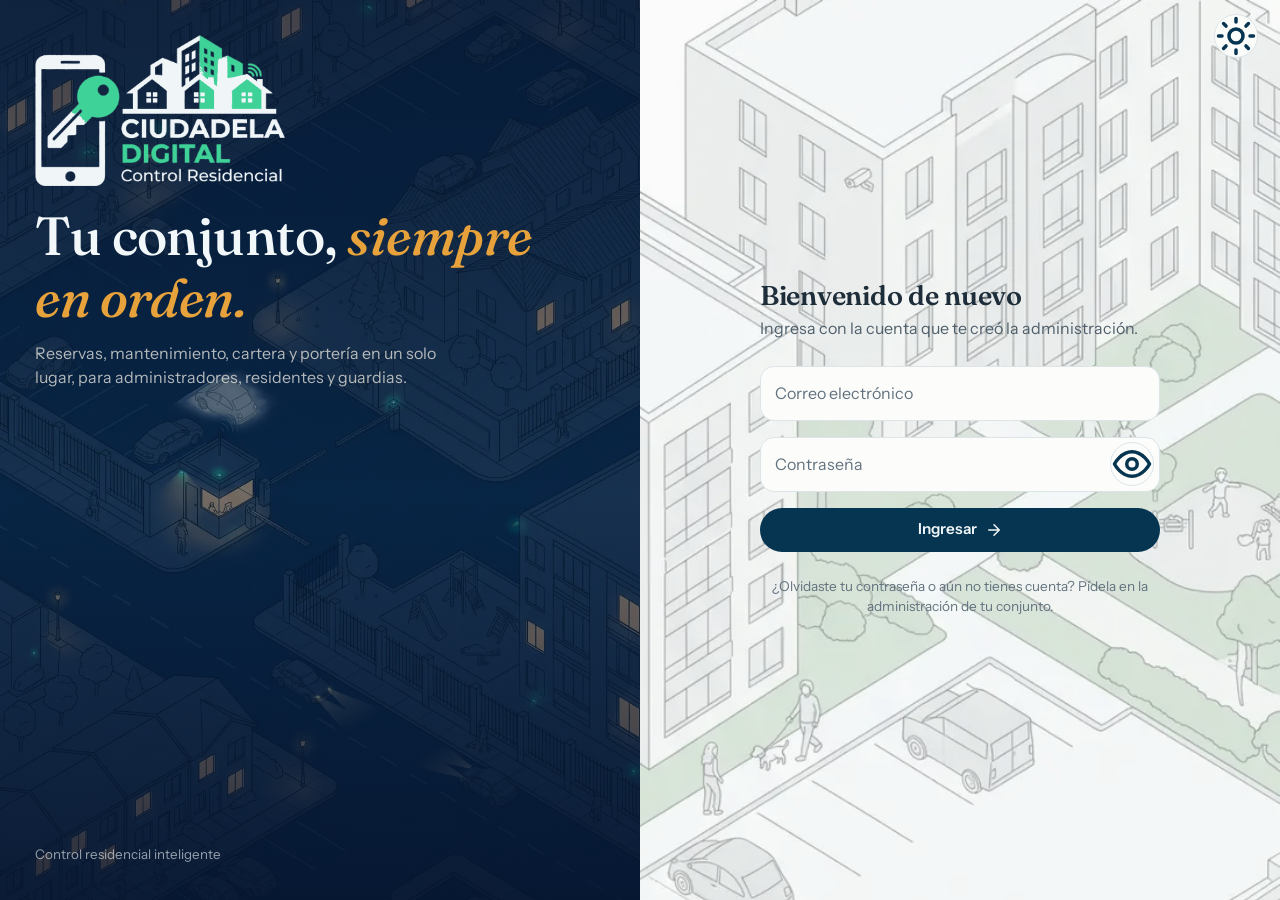
==== commit 02f65a69: "v3.1: sesión segura, push, votaciones, portería sin internet" ====
--- a/frontend/index.html
+++ b/frontend/index.html
@@ -15,8 +15,9 @@
 
   <link rel="preconnect" href="https://fonts.googleapis.com">
   <link rel="preconnect" href="https://fonts.gstatic.com" crossorigin>
-  <!-- Fuentes sin bloquear el primer pintado: se piden como «preload» y se activan al llegar (el texto se ve ya con la fuente de respaldo). -->
-  <link rel="preload" as="style" href="https://fonts.googleapis.com/css2?family=Fraunces:opsz,wght@9..144,400..700&family=Instrument+Sans:wght@400..700&family=DM+Mono:wght@400;500&display=swap" onload="this.onload=null;this.rel='stylesheet'">
+  <!-- Fuentes sin bloquear el primer pintado: se piden como «preload» y js/fuentes.js las activa al llegar (el texto se ve ya con la fuente de respaldo).
+       Sin JavaScript inline: la política de seguridad (CSP) solo permite scripts propios. -->
+  <link rel="preload" as="style" href="https://fonts.googleapis.com/css2?family=Fraunces:opsz,wght@9..144,400..700&family=Instrument+Sans:wght@400..700&family=DM+Mono:wght@400;500&display=swap" id="fuentes-precarga">
   <noscript><link rel="stylesheet" href="https://fonts.googleapis.com/css2?family=Fraunces:opsz,wght@9..144,400..700&family=Instrument+Sans:wght@400..700&family=DM+Mono:wght@400;500&display=swap"></noscript>
 
   <link rel="stylesheet" href="estilos.css">
@@ -24,8 +25,13 @@
   <link rel="modulepreload" href="js/app.js">
   <link rel="modulepreload" href="js/ui.js">
   <link rel="modulepreload" href="js/api.js">
+  <link rel="modulepreload" href="js/red.js">
+  <link rel="modulepreload" href="js/offline.js">
+  <link rel="modulepreload" href="js/almacen.js">
+  <link rel="modulepreload" href="js/vistas/login.js">
   <!-- Se ejecuta antes de pintar para evitar el "parpadeo" blanco en modo oscuro -->
   <script src="js/tema.js"></script>
+  <script src="js/fuentes.js" defer></script>
 </head>
 <body>
   <div class="ciudad" aria-hidden="true"></div>
--- a/frontend/estilos.css
+++ b/frontend/estilos.css
@@ -8,17 +8,17 @@
   --bosque: #053550;
   --bosque-2: #1F5F82;
   --bosque-100: #DCEAF2;
-  --arcilla: #D2573A;
-  --arcilla-ink: #B1432A;
+  --arcilla: #C24A2E;
+  --arcilla-ink: #A63C23;
   --arcilla-100: #F9E0D8;
   --laton: #E7A23C;
   --laton-100: #FBEBCB;
 
-  --papel: #F2F5F6;
-  --superficie: #FBFCFC;
-  --tinta: #0F1E2A;
+  --papel: #F4F5F3;
+  --superficie: #FCFCFB;
+  --tinta: #1E2D3A;
   --tinta-2: #4F5F6B;
-  --tinta-3: #84929C;
+  --tinta-3: #62727E;
   --linea: #DCE4E8;
 
   --f-display: "Fraunces", Georgia, "Times New Roman", serif;
@@ -48,53 +48,53 @@
   --ciudad-op: .55;
   --acento-rol: var(--laton);     /* indicador del menú, avatar: cambia por rol */
   --rol-rgb: 5, 53, 80;           /* color del rol en RGB para sombras y resaltes */
-  --verde: #10A677; --verde-ink: #0B7A57; --verde-100: #D6F1E6;
+  --verde: #2FA84F; --verde-ink: #17702F; --verde-100: #DDF1DE;   /* éxito: verde «hoja», distinto del teal del Residente */
 }
 
 :root[data-tema="oscuro"] {
   color-scheme: dark;
-  --bosque: #8EC7E6; --bosque-2: #5FA5CC; --bosque-100: #14305A;
+  --bosque: #7DB9DC; --bosque-2: #5FA5CC; --bosque-100: #14305A;
   --arcilla: #F08A6C; --arcilla-ink: #F6A58E; --arcilla-100: #40241F;
   --laton: #F0B36B; --laton-100: #3A2C17; --laton-ink: #F3CB92;
   --papel: #081633; --superficie: #0F2146;
-  --tinta: #E6EEF8; --tinta-2: #A5B6CC; --tinta-3: #7487A3; --linea: #1E3466;
-  --menu: #06122B; --primario: #8EC7E6; --sobre-primario: #06122B; --sobre-arcilla: #2A100A;
+  --tinta: #D4DFEC; --tinta-2: #9AABC2; --tinta-3: #8396B0; --linea: #1E3466;
+  --menu: #06122B; --primario: #7DB9DC; --sobre-primario: #06122B; --sobre-arcilla: #2A100A;
   --esq-a: #12254C; --esq-b: #1B3263;
   --ciudad-op: .6;
-  --rol-rgb: 142, 199, 230;
+  --rol-rgb: 125, 185, 220;
   --sombra: 0 1px 2px rgba(0, 0, 0, .3), 0 8px 24px -12px rgba(0, 0, 0, .5);
   --sombra-alta: 0 2px 4px rgba(0, 0, 0, .35), 0 18px 40px -16px rgba(0, 0, 0, .7);
-  --verde: #3FD39A; --verde-ink: #6FE3B5; --verde-100: #0E3A3A;
+  --verde: #5FD97F; --verde-ink: #7FE09B; --verde-100: #0E3A22;
 }
 
 *, *::before, *::after { box-sizing: border-box; }
 
 /* ==========================================================================
    COLOR POR ROL  (<html data-rol="…"> lo pone app.js / tema.js)
-   Administrador = azul marino (base de arriba). Residente = verde esmeralda. Guardia = cobre/ámbar.
+   Administrador = azul marino (base de arriba). Residente = verde azulado (teal). Guardia = ámbar.
    Solo se redefinen las variables del color principal: los componentes no se tocan.
    ========================================================================== */
 :root[data-rol="Residente"] {
-  --bosque: #0A5C45; --bosque-2: #1B8566; --bosque-100: #D8F0E6;
-  --menu: #063D30; --primario: #0A5C45; --sobre-primario: #F2FAF6;
-  --rol-rgb: 10, 92, 69;
+  --bosque: #0A5C55; --bosque-2: #12786F; --bosque-100: #D6EFEC;
+  --menu: #053B38; --primario: #0A5C55; --sobre-primario: #F2FAF8;
+  --rol-rgb: 10, 92, 85;
 }
 :root[data-rol="Residente"][data-tema="oscuro"] {
-  --bosque: #7FD6B4; --bosque-2: #4FB68F; --bosque-100: #0F3A33;
-  --menu: #04241D; --primario: #7FD6B4; --sobre-primario: #04241D;
-  --rol-rgb: 127, 214, 180;
+  --bosque: #72C5BC; --bosque-2: #4FB5AB; --bosque-100: #0F3A3A;
+  --menu: #04201F; --primario: #72C5BC; --sobre-primario: #04241F;
+  --rol-rgb: 114, 197, 188;
 }
 :root[data-rol="Guardia"] {
-  --bosque: #8A4B0F; --bosque-2: #B2691F; --bosque-100: #F6E5D0;
-  --menu: #4A2A0B; --primario: #8A4B0F; --sobre-primario: #FFF7EC;
-  --acento-rol: #FFD18A;
-  --rol-rgb: 138, 75, 15;
+  --bosque: #8A5600; --bosque-2: #A56500; --bosque-100: #FBEACB;
+  --menu: #4A3000; --primario: #8A5600; --sobre-primario: #FFF8E6;
+  --acento-rol: #FFC93C;
+  --rol-rgb: 138, 86, 0;
 }
 :root[data-rol="Guardia"][data-tema="oscuro"] {
-  --bosque: #F2B766; --bosque-2: #D99A45; --bosque-100: #3A2A12;
-  --menu: #231405; --primario: #F2B766; --sobre-primario: #231405;
-  --acento-rol: #FFD18A;
-  --rol-rgb: 242, 183, 102;
+  --bosque: #F2B53D; --bosque-2: #E0A030; --bosque-100: #3A2A08;
+  --menu: #241800; --primario: #F2B53D; --sobre-primario: #2A1A00;
+  --acento-rol: #FFC93C;
+  --rol-rgb: 242, 181, 61;
 }
 /* Insignia del rol junto al nombre */
 .rol-insignia { display: inline-block; margin-top: 2px; padding: .06rem .55rem; border-radius: 999px; font-size: .72rem !important; font-weight: 600; letter-spacing: .02em;
@@ -155,7 +155,7 @@
 .btn:active { transform: translateY(0) scale(.97); box-shadow: none; }
 .btn[disabled] { opacity: .5; pointer-events: none; }
 .btn.arcilla { --bg: var(--arcilla); --fg: var(--sobre-arcilla); }
-.btn.arcilla:hover { box-shadow: 0 8px 18px -8px rgba(198, 90, 58, .6); }
+.btn.arcilla:hover { box-shadow: 0 8px 18px -8px rgba(194, 74, 46, .6); }
 .btn.suave { --bg: transparent; --fg: var(--bosque); border-color: var(--linea); background: var(--superficie); }
 .btn.suave:hover { border-color: var(--bosque); box-shadow: none; }
 .btn.peligro { --bg: transparent; --fg: var(--arcilla-ink); border-color: var(--arcilla-100); }
@@ -753,7 +753,7 @@
 .plan > span { display: grid; grid-template-columns: minmax(0, 1fr) auto; gap: 0 .75rem; align-items: baseline; padding: .8rem 1rem; border: 1.5px solid var(--linea); border-radius: var(--r); background: var(--superficie); transition: all .2s var(--ease); }
 .plan small { color: var(--tinta-2); grid-column: 1; }
 .plan em { grid-column: 2; grid-row: 1 / span 2; font-style: normal; font-family: var(--f-display); font-size: 1.2rem; color: var(--bosque); }
-.plan input:checked + span { border-color: var(--bosque); background: var(--bosque-100); box-shadow: 0 0 0 3px rgba(31, 95, 130, .15); }
+.plan input:checked + span { border-color: var(--bosque); background: var(--bosque-100); box-shadow: 0 0 0 3px rgba(var(--rol-rgb), .15); }
 .plan input:focus-visible + span { outline: 2px solid var(--laton); outline-offset: 2px; }
 
 @media (min-width: 640px) {
@@ -802,7 +802,7 @@
    Bloque 3 · Campana, PQRS y documentos
    ========================================================================== */
 .campana { position: relative; }
-.campana .burbuja { position: absolute; top: 2px; right: 2px; min-width: 18px; height: 18px; padding: 0 4px; border-radius: 9px; background: var(--arcilla); color: #fff; font-size: .7rem; font-weight: 700; display: grid; place-items: center; line-height: 1; }
+.campana .burbuja { position: absolute; top: 2px; right: 2px; min-width: 18px; height: 18px; padding: 0 4px; border-radius: 9px; background: var(--arcilla); color: var(--sobre-arcilla); font-size: .7rem; font-weight: 700; display: grid; place-items: center; line-height: 1; }
 .notificaciones { display: grid; gap: .35rem; max-height: min(60vh, 460px); overflow-y: auto; }
 .notif { display: flex; gap: .7rem; align-items: flex-start; text-align: left; width: 100%; padding: .75rem .8rem; border: 1px solid var(--linea); border-radius: var(--r); background: var(--superficie); min-height: 56px; }
 .notif:hover { background: var(--bosque-100); }
@@ -916,3 +916,48 @@
 .asistente-panel { border: 1px solid var(--linea); border-radius: var(--r); padding: 0 .9rem .8rem; margin-bottom: 1rem; background: var(--superficie); }
 .asistente-panel summary { display: flex; align-items: center; gap: .5rem; min-height: 48px; cursor: pointer; font-weight: 600; color: var(--bosque); }
 .asistente-panel[open] summary { margin-bottom: .25rem; }
+
+/* ============================================================
+   VERSIÓN 3.1 — sin conexión, votaciones y avisos
+   ============================================================ */
+.toast.aviso svg { color: var(--laton); }
+
+/* Franja de estado de la conexión (sobre la barra superior) */
+.banner-red { display: flex; align-items: center; justify-content: center; gap: .75rem; flex-wrap: wrap; padding: .5rem 1rem; background: var(--laton-100); color: var(--tinta); font-size: .88rem; border-bottom: 1px solid var(--linea); }
+.banner-red.sin-red { background: var(--tinta); color: var(--papel); }
+.banner-red .txt { display: inline-flex; align-items: center; gap: .45rem; }
+.banner-red .txt svg { width: 16px; height: 16px; flex: none; }
+.banner-red[hidden] { display: none; }
+.sin-conexion { text-align: center; max-width: 26rem; display: grid; gap: .9rem; justify-items: center; padding: 1.5rem; }
+.sin-conexion svg { color: var(--tinta-3); }
+
+/* Aviso de votaciones pendientes en el inicio */
+.aviso-votacion { display: flex; align-items: center; gap: .9rem; padding: .9rem 1.1rem; margin-bottom: 1rem; border-radius: var(--r); background: var(--laton-100); color: var(--tinta); text-decoration: none; border: 1px solid var(--laton); }
+.aviso-votacion span { flex: 1; display: grid; gap: .15rem; }
+.aviso-votacion small { color: var(--tinta-2); }
+.aviso-votacion:hover { filter: brightness(.98); }
+
+/* Votaciones */
+.lista-votaciones { display: grid; gap: 1rem; }
+.votacion.terminada { opacity: .92; }
+.votacion .card-titulo { align-items: flex-start; gap: .75rem; }
+.votacion .card-titulo h2 { font-size: 1.1rem; }
+.opciones-voto { display: grid; gap: .5rem; margin: .9rem 0; }
+.opcion-voto { text-align: left; padding: .8rem 1rem; border-radius: var(--r); border: 1.5px solid var(--linea); background: var(--superficie); color: var(--tinta); font: inherit; cursor: pointer; transition: border-color .15s, background .15s; }
+.opcion-voto:hover { border-color: var(--bosque); }
+.opcion-voto[aria-checked="true"] { border-color: var(--primario); background: var(--bosque-100); font-weight: 600; }
+.fila-opcion { display: flex; gap: .5rem; align-items: center; }
+.fila-opcion input { flex: 1; min-width: 0; }
+.resultado-op { display: grid; gap: .3rem; }
+.resultado-op .fila { display: flex; justify-content: space-between; gap: 1rem; font-size: .95rem; }
+.resultado-op .fila span { color: var(--tinta-2); font-variant-numeric: tabular-nums; }
+.barra { height: 8px; border-radius: 99px; background: var(--linea); overflow: hidden; }
+.barra i { display: block; height: 100%; background: var(--bosque-2); border-radius: 99px; transition: width .5s var(--ease, ease); }
+.resultado-op.gana .barra i { background: var(--primario); }
+.participacion { display: grid; gap: .3rem; margin: .6rem 0 .2rem; }
+.acciones-fila { display: flex; gap: .5rem; flex-wrap: wrap; margin-top: .8rem; }
+.check { display: flex; gap: .7rem; align-items: flex-start; margin-top: .8rem; cursor: pointer; }
+.check input { margin-top: .25rem; }
+.check span { display: grid; gap: .1rem; }
+.check small { color: var(--tinta-3); font-size: .82rem; }
+.lista-simple { margin: .4rem 0 0 1.1rem; padding: 0; display: grid; gap: .2rem; font-size: .92rem; }
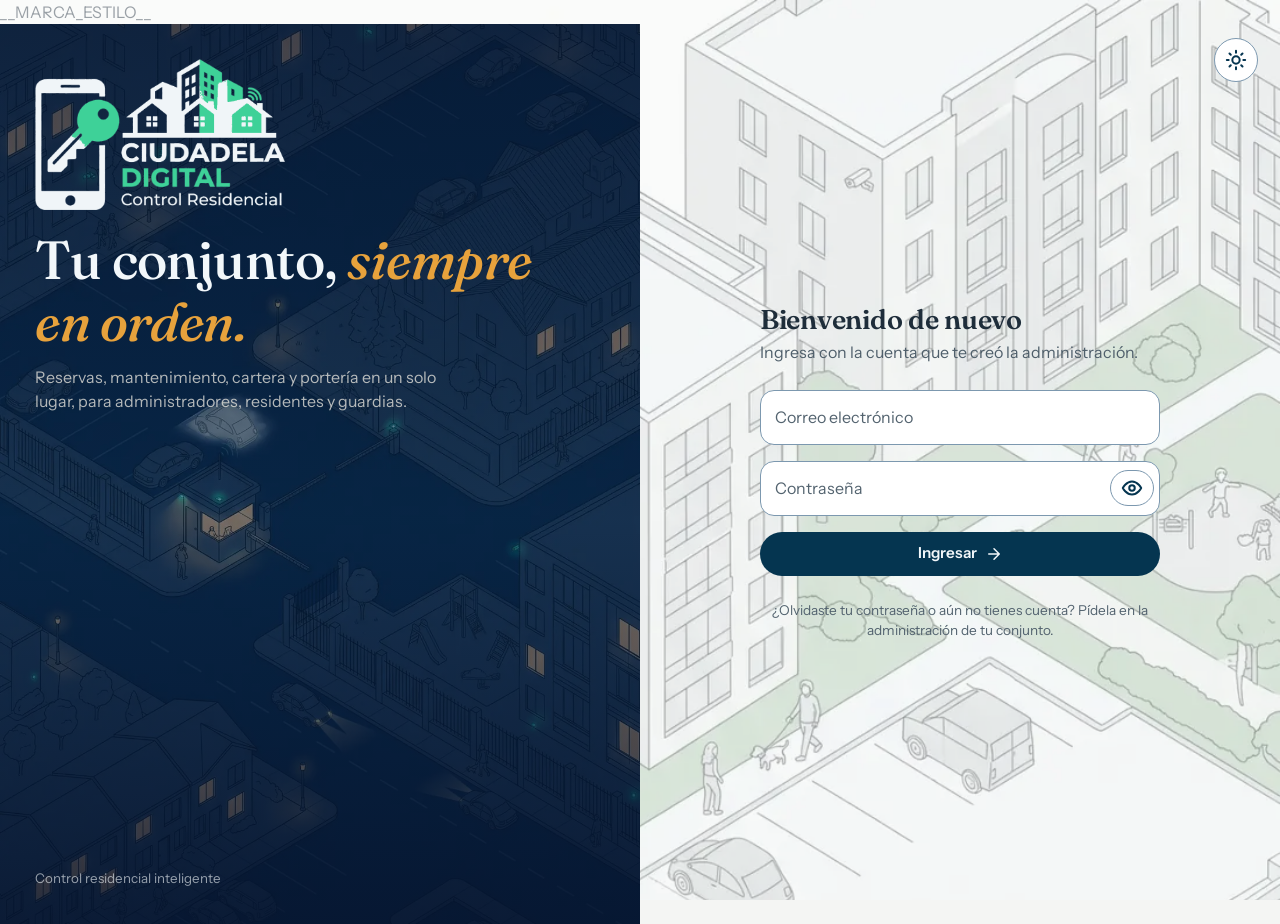
==== commit 83f61391: "v4.0: white-label, landing, solicitar demo y seed_demo" ====
--- a/frontend/index.html
+++ b/frontend/index.html
@@ -3,15 +3,16 @@
 <head>
   <meta charset="UTF-8">
   <meta name="viewport" content="width=device-width, initial-scale=1, minimum-scale=1, maximum-scale=1, user-scalable=no, viewport-fit=cover">
-  <title>Ciudadela Digital · Administración de propiedad horizontal</title>
-  <meta name="description" content="Reservas, mantenimiento, cartera y portería de tu conjunto residencial en un solo lugar.">
-  <meta name="theme-color" content="#07304A">
+  <title>__MARCA_NOMBRE__ · Administración de propiedad horizontal</title>
+  <meta name="description" content="__MARCA_DESCRIPCION__">
+  <meta name="marca" content="__MARCA_JSON__">
+  <meta name="theme-color" content="__MARCA_COLOR_TEMA__">
   <link rel="icon" type="image/png" href="img/favicon.png">
   <link rel="apple-touch-icon" href="img/apple-touch-180.png">
   <link rel="manifest" href="manifest.webmanifest">
   <meta name="mobile-web-app-capable" content="yes">
   <meta name="apple-mobile-web-app-capable" content="yes">
-  <meta name="apple-mobile-web-app-title" content="Ciudadela">
+  <meta name="apple-mobile-web-app-title" content="__MARCA_CORTO__">
 
   <link rel="preconnect" href="https://fonts.googleapis.com">
   <link rel="preconnect" href="https://fonts.gstatic.com" crossorigin>
@@ -21,6 +22,8 @@
   <noscript><link rel="stylesheet" href="https://fonts.googleapis.com/css2?family=Fraunces:opsz,wght@9..144,400..700&family=Instrument+Sans:wght@400..700&family=DM+Mono:wght@400;500&display=swap"></noscript>
 
   <link rel="stylesheet" href="estilos.css">
+  <!-- v4.0 · Colores del cliente (white-label). Va DESPUÉS de estilos.css para ganarle; vacío si no hay MARCA_COLOR. -->
+  __MARCA_ESTILO__
   <!-- Empieza a bajar lo que se necesita para arrancar, sin esperar a que el navegador descubra los imports -->
   <link rel="modulepreload" href="js/app.js">
   <link rel="modulepreload" href="js/ui.js">
@@ -39,7 +42,7 @@
   <div id="toasts" role="status" aria-live="polite"></div>
   <dialog id="modal" class="modal"></dialog>
 
-  <noscript><p style="padding:2rem;font-family:sans-serif">Ciudadela Digital necesita JavaScript para funcionar.</p></noscript>
+  <noscript><p style="padding:2rem;font-family:sans-serif">__MARCA_NOMBRE__ necesita JavaScript para funcionar.</p></noscript>
   <script type="module" src="js/app.js"></script>
 </body>
 </html>
--- a/frontend/estilos.css
+++ b/frontend/estilos.css
@@ -18,8 +18,11 @@
   --superficie: #FCFCFB;
   --tinta: #1E2D3A;
   --tinta-2: #4F5F6B;
-  --tinta-3: #62727E;
+  --tinta-3: #53636F;              /* v3.2: un poco más oscuro para leerse bien sobre las tarjetas de color */
   --linea: #DCE4E8;
+  /* v3.2 · Tarjetas con color y borde propios: ya no se confunden con el fondo (instructor). El Residente y el Guardia las tiñen con su color. */
+  --tarjeta: #DCE8F2; --tarjeta-borde: #7C98AF;
+  --campo: #FFFFFF;                /* campos de texto y fichas que van DENTRO de una tarjeta: más claros para que resalten */
 
   --f-display: "Fraunces", Georgia, "Times New Roman", serif;
   --f-ui: "Instrument Sans", system-ui, -apple-system, "Segoe UI", sans-serif;
@@ -58,6 +61,7 @@
   --laton: #F0B36B; --laton-100: #3A2C17; --laton-ink: #F3CB92;
   --papel: #081633; --superficie: #0F2146;
   --tinta: #D4DFEC; --tinta-2: #9AABC2; --tinta-3: #8396B0; --linea: #1E3466;
+  --tarjeta: #142852; --tarjeta-borde: #46689F; --campo: #0B1B3D;
   --menu: #06122B; --primario: #7DB9DC; --sobre-primario: #06122B; --sobre-arcilla: #2A100A;
   --esq-a: #12254C; --esq-b: #1B3263;
   --ciudad-op: .6;
@@ -71,13 +75,14 @@
 
 /* ==========================================================================
    COLOR POR ROL  (<html data-rol="…"> lo pone app.js / tema.js)
-   Administrador = azul marino (base de arriba). Residente = verde azulado (teal). Guardia = ámbar.
+   Administrador = azul marino (base de arriba). Residente = verde azulado (teal). Guardia = ámbar. Inquilino = violeta.
    Solo se redefinen las variables del color principal: los componentes no se tocan.
    ========================================================================== */
 :root[data-rol="Residente"] {
   --bosque: #0A5C55; --bosque-2: #12786F; --bosque-100: #D6EFEC;
   --menu: #053B38; --primario: #0A5C55; --sobre-primario: #F2FAF8;
   --rol-rgb: 10, 92, 85;
+  --tarjeta: #D8ECE9; --tarjeta-borde: #7FAAA3;
 }
 :root[data-rol="Residente"][data-tema="oscuro"] {
   --bosque: #72C5BC; --bosque-2: #4FB5AB; --bosque-100: #0F3A3A;
@@ -89,12 +94,24 @@
   --menu: #4A3000; --primario: #8A5600; --sobre-primario: #FFF8E6;
   --acento-rol: #FFC93C;
   --rol-rgb: 138, 86, 0;
+  --tarjeta: #F4E8C8; --tarjeta-borde: #BDA064;
 }
 :root[data-rol="Guardia"][data-tema="oscuro"] {
   --bosque: #F2B53D; --bosque-2: #E0A030; --bosque-100: #3A2A08;
   --menu: #241800; --primario: #F2B53D; --sobre-primario: #2A1A00;
   --acento-rol: #FFC93C;
   --rol-rgb: 242, 181, 61;
+}
+:root[data-rol="Inquilino"] {
+  --bosque: #5B3F8C; --bosque-2: #6F52A3; --bosque-100: #E8E0F3;
+  --menu: #2E1F4D; --primario: #5B3F8C; --sobre-primario: #F7F3FC;
+  --rol-rgb: 91, 63, 140;
+  --tarjeta: #E6DEF2; --tarjeta-borde: #A593C7;
+}
+:root[data-rol="Inquilino"][data-tema="oscuro"] {
+  --bosque: #BBA6EA; --bosque-2: #A78BDF; --bosque-100: #2A1F4A;
+  --menu: #1A1230; --primario: #BBA6EA; --sobre-primario: #1C1233;
+  --rol-rgb: 187, 166, 234;
 }
 /* Insignia del rol junto al nombre */
 .rol-insignia { display: inline-block; margin-top: 2px; padding: .06rem .55rem; border-radius: 999px; font-size: .72rem !important; font-weight: 600; letter-spacing: .02em;
@@ -174,7 +191,7 @@
 .field { position: relative; margin-bottom: 1rem; }
 .field input, .field select, .field textarea {
   width: 100%; min-height: 52px; padding: 1.35rem .95rem .45rem;
-  background: var(--superficie); border: 1.5px solid var(--linea); border-radius: var(--r);
+  background: var(--campo); border: 1.5px solid var(--tarjeta-borde); border-radius: var(--r);
   font-size: 1rem; /* 16px evita el zoom automático en iOS */
   transition: border-color .2s, box-shadow .2s;
   appearance: none;
@@ -213,6 +230,8 @@
 .badge.bosque { background: var(--verde-100); color: var(--verde-ink); }
 .badge.laton { background: var(--laton-100); color: var(--laton-ink); }
 .badge.arcilla { background: var(--arcilla-100); color: var(--arcilla-ink); }
+.badge.violeta { background: #E8E0F3; color: #4A2F7A; }
+:root[data-tema="oscuro"] .badge.violeta { background: #2A1F4A; color: #CDBDF2; }
 .badge.borde { background: transparent; box-shadow: inset 0 0 0 1.5px var(--bosque-2); color: var(--bosque-2); }
 
 .chips { display: flex; flex-wrap: wrap; gap: .5rem; padding-bottom: .25rem; }
@@ -352,7 +371,7 @@
 .persona b { display: block; overflow-wrap: anywhere; }
 .persona span { font-size: .82rem; color: var(--tinta-2); overflow-wrap: anywhere; }
 .buscador { position: relative; flex: 1; min-width: 0; }
-.buscador input { width: 100%; min-height: 44px; padding: .5rem 1rem .5rem 2.5rem; border-radius: 999px; border: 1.5px solid var(--linea); background: var(--superficie); font-size: 1rem; }
+.buscador input { width: 100%; min-height: 44px; padding: .5rem 1rem .5rem 2.5rem; border-radius: 999px; border: 1.5px solid var(--tarjeta-borde); background: var(--campo); font-size: 1rem; }
 .buscador input:focus { outline: none; border-color: var(--bosque); }
 .buscador svg { position: absolute; left: .85rem; top: 50%; width: 18px; height: 18px; transform: translateY(-50%); color: var(--tinta-3); }
 .barra { display: flex; flex-direction: column; gap: .75rem; margin-bottom: 1rem; }
@@ -943,17 +962,22 @@
 .votacion .card-titulo { align-items: flex-start; gap: .75rem; }
 .votacion .card-titulo h2 { font-size: 1.1rem; }
 .opciones-voto { display: grid; gap: .5rem; margin: .9rem 0; }
-.opcion-voto { text-align: left; padding: .8rem 1rem; border-radius: var(--r); border: 1.5px solid var(--linea); background: var(--superficie); color: var(--tinta); font: inherit; cursor: pointer; transition: border-color .15s, background .15s; }
+.grupo-radio { display: grid; gap: .5rem; }
+.opcion-voto { display: flex; align-items: center; gap: .75rem; min-height: 48px; width: 100%; -webkit-tap-highlight-color: transparent; text-align: left; padding: .8rem 1rem; border-radius: var(--r); border: 1.5px solid var(--linea); background: var(--superficie); color: var(--tinta); font: inherit; cursor: pointer; transition: border-color .15s, background .15s; }
 .opcion-voto:hover { border-color: var(--bosque); }
+.opcion-voto .marca { flex: 0 0 auto; width: 22px; height: 22px; border-radius: 50%; border: 2px solid var(--linea); background: var(--superficie); display: grid; place-items: center; transition: border-color .15s; }
+.opcion-voto[aria-checked="true"] .marca { border-color: var(--primario); }
+.opcion-voto[aria-checked="true"] .marca::after { content: ""; width: 10px; height: 10px; border-radius: 50%; background: var(--primario); }
+.opcion-voto:focus-visible { outline: 2px solid var(--primario); outline-offset: 2px; }
 .opcion-voto[aria-checked="true"] { border-color: var(--primario); background: var(--bosque-100); font-weight: 600; }
 .fila-opcion { display: flex; gap: .5rem; align-items: center; }
 .fila-opcion input { flex: 1; min-width: 0; }
 .resultado-op { display: grid; gap: .3rem; }
 .resultado-op .fila { display: flex; justify-content: space-between; gap: 1rem; font-size: .95rem; }
 .resultado-op .fila span { color: var(--tinta-2); font-variant-numeric: tabular-nums; }
-.barra { height: 8px; border-radius: 99px; background: var(--linea); overflow: hidden; }
-.barra i { display: block; height: 100%; background: var(--bosque-2); border-radius: 99px; transition: width .5s var(--ease, ease); }
-.resultado-op.gana .barra i { background: var(--primario); }
+.barra-progreso { height: 8px; border-radius: 99px; background: var(--linea); overflow: hidden; }
+.barra-progreso i { display: block; height: 100%; background: var(--bosque-2); border-radius: 99px; transition: width .5s var(--ease, ease); }
+.resultado-op.gana .barra-progreso i { background: var(--primario); }
 .participacion { display: grid; gap: .3rem; margin: .6rem 0 .2rem; }
 .acciones-fila { display: flex; gap: .5rem; flex-wrap: wrap; margin-top: .8rem; }
 .check { display: flex; gap: .7rem; align-items: flex-start; margin-top: .8rem; cursor: pointer; }
@@ -961,3 +985,269 @@
 .check span { display: grid; gap: .1rem; }
 .check small { color: var(--tinta-3); font-size: .82rem; }
 .lista-simple { margin: .4rem 0 0 1.1rem; padding: 0; display: grid; gap: .2rem; font-size: .92rem; }
+
+/* ==========================================================================
+   VERSIÓN 3.2 — Tarjetas con color y borde propios
+   Observación del instructor: en modo claro las tarjetas eran casi blancas sobre un fondo casi blanco.
+   Ahora cada tarjeta tiene un tono suave del color del rol y un borde de 1.5px bien marcado (claro y oscuro).
+   Para cambiar el look basta tocar --tarjeta, --tarjeta-borde y --campo (arriba, en :root).
+   ========================================================================== */
+.card, .kpi:not(.destacado), .item, .vehiculo, .zona, .anuncio-mini, .contacto, .notif, .plan > span, .calendario, .borrador,
+.asistente-panel, .asistente-fila, .mas-tile {
+  background: var(--tarjeta); border: 1.5px solid var(--tarjeta-borde);
+  -webkit-backdrop-filter: none; backdrop-filter: none;      /* sin transparencia: el contraste con el fondo es el que se ve */
+}
+.card, .kpi:not(.destacado), .vehiculo, .contacto, .mas-tile { box-shadow: 0 1px 2px rgba(var(--rol-rgb), .10), 0 8px 20px -12px rgba(var(--rol-rgb), .35); }
+:root[data-tema="oscuro"] .card, :root[data-tema="oscuro"] .kpi:not(.destacado) { box-shadow: var(--sombra); }
+.modal { background: var(--tarjeta); box-shadow: 0 0 0 1.5px var(--tarjeta-borde), var(--sombra-alta); }
+/* Fichas internas (fecha, iconos, respuestas, avisos): más claras que la tarjeta, para que no se pierdan en ella */
+.item .fecha, .ico-caja, .respuesta, .cal-elegida, .aviso-ia:not(.error):not(.peligro), .com-img, .danio .foto {
+  background: var(--campo); box-shadow: inset 0 0 0 1px var(--tarjeta-borde);
+}
+.item:hover, .zona:hover, .mas-tile:hover { border-color: var(--bosque-2); }
+
+/* ==========================================================================
+   VERSIÓN 3.2 — Chat «Ciudabot»
+   ========================================================================== */
+.chat-fab {
+  position: fixed; z-index: 40; right: 1rem; bottom: calc(var(--nav-h) + var(--safe-b) + 1rem);
+  display: inline-flex; align-items: center; justify-content: center; gap: .6rem; height: 58px; min-width: 58px; padding: 0 1rem;
+  border: 0; border-radius: 999px; cursor: pointer; font: inherit; font-weight: 600; font-size: .95rem;
+  background: linear-gradient(135deg, var(--primario), var(--bosque-2)); color: var(--sobre-primario);
+  box-shadow: 0 12px 28px -8px rgba(var(--rol-rgb), .7), 0 2px 6px rgba(0, 0, 0, .22);
+  transition: transform .25s var(--ease), box-shadow .25s, opacity .2s;
+  animation: chat-fab-in .5s var(--ease) .3s both;
+  -webkit-tap-highlight-color: transparent;
+}
+.chat-fab::after { content: ""; position: absolute; inset: 0; border-radius: inherit; pointer-events: none; animation: chat-pulso 2.6s ease-out 1.2s 3; }
+.chat-fab:hover { transform: translateY(-2px) scale(1.03); }
+.chat-fab:active { transform: scale(.96); }
+.chat-fab.oculto { opacity: 0; transform: scale(.6); pointer-events: none; }
+.chat-fab-texto { display: none; }
+
+.chat-panel {
+  position: fixed; z-index: 45; top: calc(var(--safe-t) + .5rem); bottom: calc(var(--safe-b) + .5rem); left: .5rem; right: .5rem;
+  display: grid; grid-template-rows: auto minmax(0, 1fr) auto auto; overflow: hidden;
+  background: var(--tarjeta); color: var(--tinta); border: 1.5px solid var(--tarjeta-borde); border-radius: var(--r-lg);
+  box-shadow: var(--sombra-alta), 0 0 0 100vmax rgba(8, 18, 36, .0); transform-origin: bottom right;
+  animation: chat-entra .34s var(--ease) both;
+}
+.chat-panel[hidden] { display: none; }
+
+.chat-cab {
+  display: flex; align-items: center; gap: .7rem; padding: .8rem .85rem; color: var(--crema);
+  background: radial-gradient(120% 160% at 100% 0%, rgba(var(--rol-rgb), .4), transparent 60%), var(--menu);
+}
+.chat-logo { flex: none; width: 42px; height: 42px; border-radius: 50%; display: grid; place-items: center; color: var(--laton);
+  background: rgba(255, 255, 255, .12); box-shadow: inset 0 0 0 1px rgba(255, 255, 255, .25); }
+.chat-titulo { flex: 1; min-width: 0; display: grid; line-height: 1.2; }
+.chat-titulo b { font-family: var(--f-display); font-size: 1.12rem; font-weight: 600; }
+.chat-sub { display: flex; align-items: center; gap: .4rem; font-size: .76rem; opacity: .9; white-space: nowrap; overflow: hidden; text-overflow: ellipsis; }
+.chat-sub::before { content: ""; flex: none; width: 7px; height: 7px; border-radius: 50%; background: #5FD97F; box-shadow: 0 0 0 3px rgba(95, 217, 127, .25); }
+.chat-ico { flex: none; width: 40px; height: 40px; display: grid; place-items: center; border: 0; border-radius: 50%; background: transparent; color: inherit; cursor: pointer; transition: background .2s; }
+.chat-ico:hover { background: rgba(255, 255, 255, .15); }
+
+.chat-cuerpo { overflow-y: auto; overscroll-behavior: contain; padding: 1rem .85rem; display: grid; gap: .75rem; align-content: start; background: var(--papel); }
+.chat-msg { display: flex; align-items: flex-end; gap: .5rem; min-width: 0; animation: chat-msg-in .32s var(--ease) both; }
+.chat-msg.usuario { justify-content: flex-end; }
+.chat-avatar { flex: none; width: 28px; height: 28px; border-radius: 50%; display: grid; place-items: center; background: var(--bosque-100); color: var(--bosque); box-shadow: inset 0 0 0 1px var(--tarjeta-borde); }
+.chat-burbuja { min-width: 0; max-width: 88%; padding: .65rem .85rem; border-radius: 16px; font-size: .95rem; line-height: 1.45; overflow-wrap: anywhere; }
+.chat-burbuja p { margin: 0; }
+.chat-burbuja p + p { margin-top: .45rem; }
+.chat-msg.bot .chat-burbuja { background: var(--campo); border: 1.5px solid var(--tarjeta-borde); border-bottom-left-radius: 5px; }
+:root[data-tema="oscuro"] .chat-msg.bot .chat-burbuja { background: var(--tarjeta); }
+.chat-msg.usuario .chat-burbuja { background: var(--primario); color: var(--sobre-primario); border-bottom-right-radius: 5px; font-weight: 500; }
+.chat-msg.bot.error .chat-burbuja { background: var(--arcilla-100); color: var(--arcilla-ink); border-color: transparent; }
+.chat-escribiendo .chat-burbuja { display: flex; gap: 5px; align-items: center; padding: .85rem 1rem; }
+.chat-escribiendo i { width: 7px; height: 7px; border-radius: 50%; background: var(--tinta-3); animation: chat-punto 1.2s ease-in-out infinite; }
+.chat-escribiendo i:nth-child(2) { animation-delay: .15s; }
+.chat-escribiendo i:nth-child(3) { animation-delay: .3s; }
+
+.chat-chips { display: flex; flex-wrap: wrap; gap: .45rem; padding-left: 2.1rem; animation: chat-msg-in .4s var(--ease) .1s both; }
+.chat-chip {
+  min-height: 38px; padding: .4rem .85rem; border: 1.5px solid var(--bosque-2); border-radius: 999px; cursor: pointer; text-align: left;
+  background: var(--campo); color: var(--bosque); font: inherit; font-size: .86rem; font-weight: 600; transition: background .2s, transform .2s var(--ease);
+}
+.chat-chip:hover { background: var(--bosque-100); }
+.chat-chip:active { transform: scale(.97); }
+.chat-accion { margin-top: .65rem; min-height: 42px; gap: .4rem; font-size: .9rem; }
+.chat-solicitudes { display: grid; gap: .4rem; margin-top: .55rem; }
+
+.chat-grafico { margin: .65rem 0 .15rem; padding: .7rem .7rem .55rem; border-radius: 12px; background: var(--tarjeta); box-shadow: inset 0 0 0 1px var(--tarjeta-borde); }
+.chat-grafico figcaption { display: flex; justify-content: space-between; gap: .5rem; align-items: baseline; font-size: .84rem; }
+.chat-grafico figcaption span { color: var(--tinta-2); font-size: .78rem; }
+.chat-grafico .barras { display: grid; grid-template-columns: repeat(7, minmax(0, 1fr)); gap: .35rem; align-items: end; height: 112px; margin-top: .5rem; }
+.chat-grafico .col { display: flex; flex-direction: column; justify-content: flex-end; align-items: center; gap: 3px; height: 100%; }
+.chat-grafico .barra { display: block; width: 100%; max-width: 28px; height: max(4px, calc(var(--r, 0) * 62px)); border-radius: 7px 7px 3px 3px; background: var(--bosque-2); opacity: .55;
+  animation: chat-crece .7s var(--ease) both; animation-delay: calc(var(--i, 0) * 50ms + .15s); }
+.chat-grafico .top .barra { opacity: 1; background: linear-gradient(180deg, var(--laton), var(--arcilla)); }
+.chat-grafico .val { font-family: var(--f-mono); font-size: .72rem; color: var(--tinta-2); }
+.chat-grafico .top .val { color: var(--arcilla-ink); font-weight: 700; }
+.chat-grafico .dia { font-size: .7rem; letter-spacing: .02em; text-transform: uppercase; color: var(--tinta-3); }
+.chat-grafico small { display: block; margin-top: .5rem; font-size: .72rem; line-height: 1.3; color: var(--tinta-3); }
+
+.chat-form { display: flex; align-items: flex-end; gap: .5rem; padding: .7rem .8rem .35rem; border-top: 1.5px solid var(--tarjeta-borde); }
+.chat-campo {
+  flex: 1; min-width: 0; min-height: 44px; max-height: 112px; resize: none; padding: .65rem .95rem; border-radius: 22px;
+  border: 1.5px solid var(--tarjeta-borde); background: var(--campo); color: var(--tinta); font: inherit; font-size: 1rem; line-height: 1.35;
+}
+.chat-campo:focus { outline: none; border-color: var(--bosque-2); box-shadow: 0 0 0 3px rgba(var(--rol-rgb), .2); }
+.chat-enviar { flex: none; width: 44px; height: 44px; border: 0; border-radius: 50%; display: grid; place-items: center; cursor: pointer; background: var(--primario); color: var(--sobre-primario); transition: transform .2s var(--ease), opacity .2s; }
+.chat-enviar:hover:not(:disabled) { transform: scale(1.06); }
+.chat-enviar:disabled { opacity: .38; cursor: default; }
+.chat-pie { margin: 0; padding: .1rem .9rem .6rem; font-size: .72rem; line-height: 1.3; color: var(--tinta-3); text-align: center; }
+
+@media (min-width: 640px) {
+  .chat-panel { left: auto; right: 1rem; top: auto; bottom: calc(var(--nav-h) + var(--safe-b) + .75rem); width: 400px; height: min(640px, calc(100svh - var(--nav-h) - 2rem)); }
+  .chat-fab-texto { display: inline; }
+}
+@media (min-width: 1024px) {
+  .chat-fab { right: 1.5rem; bottom: 1.5rem; }
+  .chat-panel { right: 1.5rem; bottom: 1.5rem; width: 410px; height: min(680px, calc(100svh - 3rem)); }
+}
+@keyframes chat-fab-in { from { opacity: 0; transform: translateY(16px) scale(.8); } }
+@keyframes chat-pulso { 0% { box-shadow: 0 0 0 0 rgba(var(--rol-rgb), .5); } 100% { box-shadow: 0 0 0 20px rgba(var(--rol-rgb), 0); } }
+@keyframes chat-entra { from { opacity: 0; transform: translateY(18px) scale(.96); } }
+@keyframes chat-msg-in { from { opacity: 0; transform: translateY(8px); } }
+@keyframes chat-punto { 0%, 60%, 100% { transform: translateY(0); opacity: .45; } 30% { transform: translateY(-5px); opacity: 1; } }
+@keyframes chat-crece { from { height: 4px; } }
+@media print { .chat-fab, .chat-panel { display: none !important; } }
+
+
+/* ==========================================================================
+   CORRECCIONES (móvil) · avisos sobre modales, cifras de cartera y botones de icono
+   ========================================================================== */
+
+/* 1) Avisos dentro de un modal: arriba, por encima del formulario, sin tapar los botones de abajo */
+#toasts.en-modal { position: fixed; top: calc(var(--safe-t) + .75rem); bottom: auto; z-index: 200; }
+
+/* 2) Cifras de dinero dentro de las tarjetas (Cartera, resumen…): se ajustan al ancho de la tarjeta, nunca se salen */
+.kpi { min-width: 0; overflow: hidden; container-type: inline-size; }
+.kpi .val { font-size: clamp(1.15rem, 15cqi, 2rem); overflow-wrap: anywhere; min-width: 0; }
+@media (max-width: 599px) {
+  .kpis .kpi.destacado { grid-column: 1 / -1; }   /* la cartera total ocupa todo el ancho en el celular */
+}
+
+/* 3) Botones de solo icono (cerrar, editar, eliminar, fijar): grandes y con contraste claro */
+.btn.icono { width: 44px; min-width: 44px; flex: none; }
+.btn.icono svg, .btn.icono.sm svg { width: 22px; height: 22px; stroke-width: 2.2; }
+.btn.suave.icono { border-width: 1.5px; border-color: var(--tarjeta-borde); }
+.btn.peligro.icono { border-width: 1.5px; border-color: var(--arcilla); background: var(--arcilla-100); color: var(--arcilla-ink); }
+@media (hover: none) and (pointer: coarse), (max-width: 599px) {
+  .btn.icono, .btn.icono.sm { width: 48px; min-width: 48px; min-height: 48px; }
+  .btn.icono svg, .btn.icono.sm svg { width: 24px; height: 24px; }
+}
+.anuncio .acciones, .anuncio .acciones-fila { gap: .6rem; }
+
+
+/* v3.5 · PIN de respaldo del pase de visitante (se muestra grande para dictarlo sin equivocarse). */
+.pase-pin { display: grid; gap: .2rem; justify-items: center; text-align: center; margin: .6rem 0; padding: .7rem .8rem; border: 1px dashed var(--tarjeta-borde); border-radius: var(--r); background: var(--campo); }
+.pase-pin small { color: var(--tinta-3); }
+.pase-pin b { font-size: 1.9rem; letter-spacing: .28em; padding-left: .28em; color: var(--bosque); }
+
+/* ======================================================================
+   v3.6 · Gráficos (SVG propio), carga masiva y paz y salvo
+   ====================================================================== */
+.grafico { margin: 0; }
+.g-svg { width: 100%; height: auto; display: block; overflow: visible; }
+.g-etiqueta { font: 500 11.5px var(--f-ui); fill: var(--tinta-2); }
+.g-valor { font: 700 12px var(--f-ui); fill: var(--tinta); }
+.g-fondo { fill: var(--campo); }
+.g-barra { fill: var(--primario); }
+.g-barra.pico { fill: var(--arcilla); }
+.g-eje { stroke: var(--linea); stroke-width: 1; }
+.g-eje-texto { font: 500 10px var(--f-ui); fill: var(--tinta-3); }
+.g-fondo-anillo { fill: none; stroke: var(--campo); stroke-width: 18; }
+.g-anillo { fill: none; stroke-width: 18; }
+.g-p1 { stroke: var(--verde); background: var(--verde); }
+.g-p2 { stroke: var(--primario); background: var(--primario); }
+.g-p3 { stroke: var(--arcilla); background: var(--arcilla); }
+.g-centro { font: 600 24px var(--f-display); fill: var(--tinta); }
+.g-subcentro { font: 500 11px var(--f-ui); fill: var(--tinta-3); }
+.g-dona { max-width: 170px; }
+.dona-fila { display: flex; align-items: center; gap: 1.2rem; flex-wrap: wrap; }
+.g-leyenda { list-style: none; margin: 0; padding: 0; display: grid; gap: .5rem; }
+.g-leyenda li { display: flex; align-items: center; gap: .5rem; font-size: .92rem; }
+.g-punto { width: .85rem; height: .85rem; border-radius: 50%; display: inline-block; }
+
+.oculto-visual { position: absolute; width: 1px; height: 1px; opacity: 0; overflow: hidden; pointer-events: none; }
+.oculto-visual:focus-visible + * , label[for="archivo-importar"]:focus-within { outline: 2px solid var(--primario); outline-offset: 2px; }
+.pasos-importar { margin: 0; padding-left: 1.2rem; display: grid; gap: .35rem; color: var(--tinta-2); font-size: .92rem; }
+.texto-error { color: var(--arcilla-ink, var(--arcilla)); }
+
+
+/* ---------- v3.7 · Ajustes para celular ---------- */
+/* Etiquetas flotantes largas: una sola línea con «…» (antes saltaban a 2 líneas y se montaban sobre lo que se escribe). */
+.field label { white-space: nowrap; overflow: hidden; text-overflow: ellipsis; max-width: calc(100% - 1.9rem); }
+.field input:focus + label, .field input:not(:placeholder-shown) + label,
+.field textarea:focus + label, .field textarea:not(:placeholder-shown) + label,
+.field select + label { max-width: calc((100% - 1.9rem) / .78); }
+/* Pestañas: ocupan todo el ancho, se deslizan con el dedo y no se cortan en el borde. */
+@media (max-width: 639px) {
+  .tabs { display: flex; width: 100%; scroll-snap-type: x proximity; -webkit-overflow-scrolling: touch; }
+  .tab { flex: 1 0 auto; scroll-snap-align: center; }
+}
+/* Con el teclado abierto, el contenido tiene espacio extra abajo para poder desplazarlo por encima de él. */
+@media (hover: none) and (pointer: coarse) { #app main, main { scroll-padding-bottom: 40vh; } }
+
+/* ---------- v3.8 · Fase 3: trasteos y votación por coeficiente ---------- */
+.trasteo .card-titulo h2 { font-size: 1.05rem; }
+.trasteo.terminada { opacity: .8; }
+.etiquetas { display: flex; flex-wrap: wrap; gap: .4rem; align-items: center; }
+.trasteo p { margin: .25rem 0; }
+.chip[disabled] { opacity: .45; cursor: not-allowed; }
+
+
+/* ==========================================================================
+   v3.9 · Correcciones de interfaz
+   1) Menú lateral con scroll (Indicadores, Auditoría y Usuarios quedaban cortados y no se podía bajar).
+   2) Modo oscuro por rol: las tarjetas conservaban el color CLARO del modo claro y las letras (también claras) no se veían.
+   3) Autocompletar del navegador: la etiqueta ahora sube sola y no se monta sobre el correo/contraseña.
+   4) Botones y óvalos con borde visible en modo claro.
+   5) Botones de la tabla de Cartera alineados en columnas.
+   ========================================================================== */
+
+/* 1) Menú lateral (escritorio): si hay más opciones que alto de pantalla, el menú se desplaza solo. */
+@media (min-width: 1024px) {
+  .sidebar { overflow: hidden; }
+  .sidebar .logo { flex: none; }
+  .nav.nav-lateral { flex: 1 1 auto; min-height: 0; overflow-y: auto; overflow-x: hidden; overscroll-behavior: contain; scrollbar-width: thin; scrollbar-color: rgba(242, 247, 250, .3) transparent; padding-bottom: .5rem; }
+  .nav.nav-lateral::-webkit-scrollbar { width: 6px; }
+  .nav.nav-lateral::-webkit-scrollbar-thumb { background: rgba(242, 247, 250, .3); border-radius: 6px; }
+}
+
+/* 2) Modo oscuro de Residente, Guardia e Inquilino: tarjetas oscuras con el tono de su rol (antes quedaban claras y el texto claro desaparecía). */
+:root[data-rol="Residente"][data-tema="oscuro"] { --tarjeta: #0E3532; --tarjeta-borde: #3F8E87; --campo: #07252A; --linea: #1B4A48; }
+:root[data-rol="Guardia"][data-tema="oscuro"]   { --tarjeta: #2F2309; --tarjeta-borde: #A9792A; --campo: #1D1503; --linea: #4A3813; }
+:root[data-rol="Inquilino"][data-tema="oscuro"] { --tarjeta: #251B42; --tarjeta-borde: #7C64B5; --campo: #170F2B; --linea: #3A2D63; }
+
+/* 3) Autocompletar: la etiqueta sube cuando el navegador rellena el campo (el placeholder sigue «vacío» para el CSS). */
+.field input:-webkit-autofill + label { transform: translateY(-.62rem) scale(.78); color: var(--tinta-2); max-width: calc((100% - 1.9rem) / .78); }
+.field input:autofill + label { transform: translateY(-.62rem) scale(.78); color: var(--tinta-2); max-width: calc((100% - 1.9rem) / .78); }
+.field.lleno label { transform: translateY(-.62rem) scale(.78); color: var(--tinta-2); max-width: calc((100% - 1.9rem) / .78); }
+.field input:-webkit-autofill { -webkit-text-fill-color: var(--tinta); caret-color: var(--tinta); -webkit-box-shadow: 0 0 0 1000px var(--campo) inset; box-shadow: 0 0 0 1000px var(--campo) inset; transition: background-color 9999s ease-out 0s; }
+
+/* 4) Óvalos con borde visible: botones suaves, de peligro, fichas e insignias. */
+.btn.suave { border-width: 1.5px; border-color: var(--tarjeta-borde); background: var(--campo); }
+.btn.suave:hover { border-color: var(--bosque); }
+.btn.peligro { border-width: 1.5px; border-color: var(--arcilla); background: var(--arcilla-100); color: var(--arcilla-ink); }
+.btn.peligro:hover { background: var(--arcilla); color: var(--sobre-arcilla); }
+.chip { border-width: 1.5px; border-color: var(--tarjeta-borde); background: var(--campo); }
+.badge { background: var(--campo); box-shadow: inset 0 0 0 1px rgba(var(--rol-rgb), .35); }
+@supports (color: color-mix(in srgb, red 50%, transparent)) {
+  .badge { box-shadow: inset 0 0 0 1px color-mix(in srgb, currentColor 40%, transparent); }
+}
+.segmentado, .tabs { box-shadow: inset 0 0 0 1px var(--tarjeta-borde); }
+
+/* 5) Cartera (administrador): acciones en columnas fijas, iguales en todas las filas. */
+.acciones-cartera { display: grid; grid-template-columns: repeat(2, minmax(0, 1fr)); gap: .5rem; width: 100%; align-items: stretch; }
+.acciones-cartera .btn { width: 100%; min-width: 0; min-height: 40px; justify-content: center; white-space: nowrap; }
+.acciones-cartera > :last-child { grid-column: 1 / -1; }
+@media (min-width: 768px) {
+  .acciones-cartera { grid-template-columns: 9.75rem 9.75rem 6rem; width: auto; margin-left: auto; justify-content: end; }
+  .acciones-cartera > :last-child { grid-column: auto; }
+}
+@media (min-width: 768px) and (max-width: 1279px) {
+  .acciones-cartera { grid-template-columns: 9.75rem 9.75rem; }
+  .acciones-cartera > :last-child { grid-column: 1 / -1; }
+}
